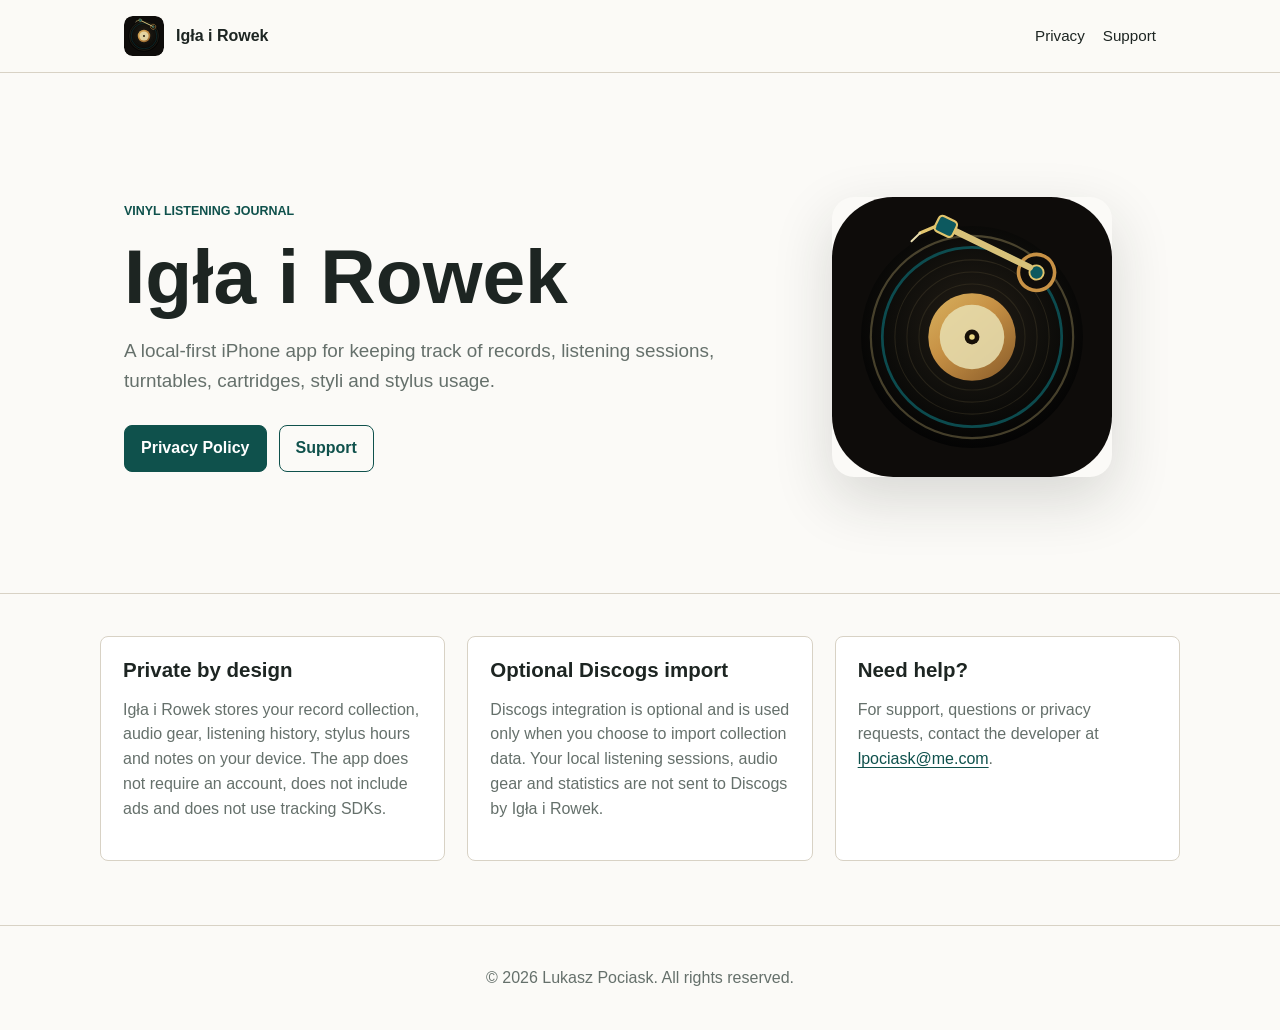
==== index.html @ 087ee1a5 "Create Igla i Rowek support site" ====
<!doctype html>
<html lang="en">
<head>
  <meta charset="utf-8">
  <meta name="viewport" content="width=device-width, initial-scale=1">
  <title>Igła i Rowek | Privacy & Support</title>
  <meta name="description" content="Privacy policy and support information for Igła i Rowek, a local-first vinyl listening journal for iPhone.">
  <link rel="stylesheet" href="styles.css">
</head>
<body>
  <header class="site-header">
    <nav class="nav" aria-label="Main navigation">
      <a class="brand" href="index.html" aria-label="Igła i Rowek home">
        <img src="assets/igla-rowek-app-mark.svg" alt="" width="40" height="40">
        <span>Igła i Rowek</span>
      </a>
      <div class="nav-links">
        <a href="privacy.html">Privacy</a>
        <a href="support.html">Support</a>
      </div>
    </nav>
  </header>

  <main>
    <section class="hero">
      <div class="hero-copy">
        <p class="eyebrow">Vinyl listening journal</p>
        <h1>Igła i Rowek</h1>
        <p class="lead">
          A local-first iPhone app for keeping track of records, listening sessions,
          turntables, cartridges, styli and stylus usage.
        </p>
        <div class="actions">
          <a class="button primary" href="privacy.html">Privacy Policy</a>
          <a class="button secondary" href="support.html">Support</a>
        </div>
      </div>
      <div class="hero-media" aria-hidden="true">
        <img src="assets/igla-rowek-app-mark.svg" alt="">
      </div>
    </section>

    <section class="section">
      <div class="section-grid">
        <article>
          <h2>Private by design</h2>
          <p>
            Igła i Rowek stores your record collection, audio gear, listening history,
            stylus hours and notes on your device. The app does not require an account,
            does not include ads and does not use tracking SDKs.
          </p>
        </article>
        <article>
          <h2>Optional Discogs import</h2>
          <p>
            Discogs integration is optional and is used only when you choose to import
            collection data. Your local listening sessions, audio gear and statistics
            are not sent to Discogs by Igła i Rowek.
          </p>
        </article>
        <article>
          <h2>Need help?</h2>
          <p>
            For support, questions or privacy requests, contact the developer at
            <a href="mailto:lpociask@me.com">lpociask@me.com</a>.
          </p>
        </article>
      </div>
    </section>
  </main>

  <footer class="footer">
    <p>© 2026 Lukasz Pociask. All rights reserved.</p>
  </footer>
</body>
</html>
---- styles.css ----
:root {
  --paper: #fbfaf7;
  --ink: #1d2522;
  --muted: #65706b;
  --line: #d8d2c5;
  --panel: #ffffff;
  --accent: #1d766f;
  --accent-dark: #0f514c;
  --gold: #c28a35;
}

* {
  box-sizing: border-box;
}

body {
  margin: 0;
  background: var(--paper);
  color: var(--ink);
  font-family: -apple-system, BlinkMacSystemFont, "Segoe UI", sans-serif;
  line-height: 1.55;
}

a {
  color: var(--accent-dark);
  text-decoration-thickness: 1px;
  text-underline-offset: 3px;
}

.site-header {
  border-bottom: 1px solid var(--line);
  background: rgba(251, 250, 247, 0.94);
}

.nav {
  max-width: 1080px;
  min-height: 72px;
  margin: 0 auto;
  padding: 0 24px;
  display: flex;
  align-items: center;
  justify-content: space-between;
  gap: 24px;
}

.brand {
  display: inline-flex;
  align-items: center;
  gap: 12px;
  color: var(--ink);
  font-weight: 700;
  text-decoration: none;
}

.brand img {
  display: block;
  border-radius: 8px;
}

.nav-links {
  display: flex;
  align-items: center;
  gap: 18px;
  font-size: 0.95rem;
}

.nav-links a {
  color: var(--ink);
  text-decoration: none;
}

.nav-links a[aria-current="page"] {
  color: var(--accent-dark);
  font-weight: 700;
}

.hero {
  max-width: 1080px;
  margin: 0 auto;
  min-height: 520px;
  padding: 72px 24px 64px;
  display: grid;
  grid-template-columns: minmax(0, 1.25fr) minmax(260px, 0.75fr);
  gap: 48px;
  align-items: center;
}

.eyebrow {
  margin: 0 0 12px;
  color: var(--accent-dark);
  font-size: 0.78rem;
  font-weight: 800;
  letter-spacing: 0;
  text-transform: uppercase;
}

h1,
h2 {
  line-height: 1.1;
  letter-spacing: 0;
}

h1 {
  margin: 0 0 18px;
  font-size: clamp(2.5rem, 6vw, 4.8rem);
}

h2 {
  margin: 0 0 10px;
  font-size: 1.28rem;
}

.lead {
  max-width: 680px;
  margin: 0;
  color: var(--muted);
  font-size: 1.18rem;
}

.actions {
  display: flex;
  flex-wrap: wrap;
  gap: 12px;
  margin-top: 30px;
}

.button {
  min-height: 44px;
  padding: 10px 16px;
  border: 1px solid var(--accent-dark);
  border-radius: 8px;
  display: inline-flex;
  align-items: center;
  justify-content: center;
  font-weight: 700;
  text-decoration: none;
}

.button.primary {
  background: var(--accent-dark);
  color: #ffffff;
}

.button.secondary {
  background: transparent;
  color: var(--accent-dark);
}

.hero-media {
  display: flex;
  justify-content: center;
}

.hero-media img {
  width: min(280px, 70vw);
  height: auto;
  border-radius: 22px;
  box-shadow: 0 22px 60px rgba(29, 37, 34, 0.16);
}

.section {
  border-top: 1px solid var(--line);
  padding: 42px 24px 64px;
}

.section-grid {
  max-width: 1080px;
  margin: 0 auto;
  display: grid;
  grid-template-columns: repeat(3, minmax(0, 1fr));
  gap: 22px;
}

.section-grid article,
.document section {
  border: 1px solid var(--line);
  border-radius: 8px;
  background: var(--panel);
  padding: 22px;
}

.section-grid p,
.document p,
.document li {
  color: var(--muted);
}

.document {
  max-width: 900px;
  margin: 0 auto;
  padding: 56px 24px 72px;
}

.document h1 {
  font-size: clamp(2.2rem, 5vw, 3.6rem);
}

.document section {
  margin-top: 18px;
}

.document ul {
  margin: 10px 0 0;
  padding-left: 20px;
}

.contact-list {
  list-style: none;
  padding-left: 0;
}

.footer {
  border-top: 1px solid var(--line);
  padding: 24px;
  color: var(--muted);
  text-align: center;
}

@media (max-width: 760px) {
  .nav {
    align-items: flex-start;
    flex-direction: column;
    padding-top: 16px;
    padding-bottom: 16px;
  }

  .hero {
    min-height: auto;
    grid-template-columns: 1fr;
    padding-top: 48px;
  }

  .hero-media {
    justify-content: flex-start;
  }

  .section-grid {
    grid-template-columns: 1fr;
  }
}
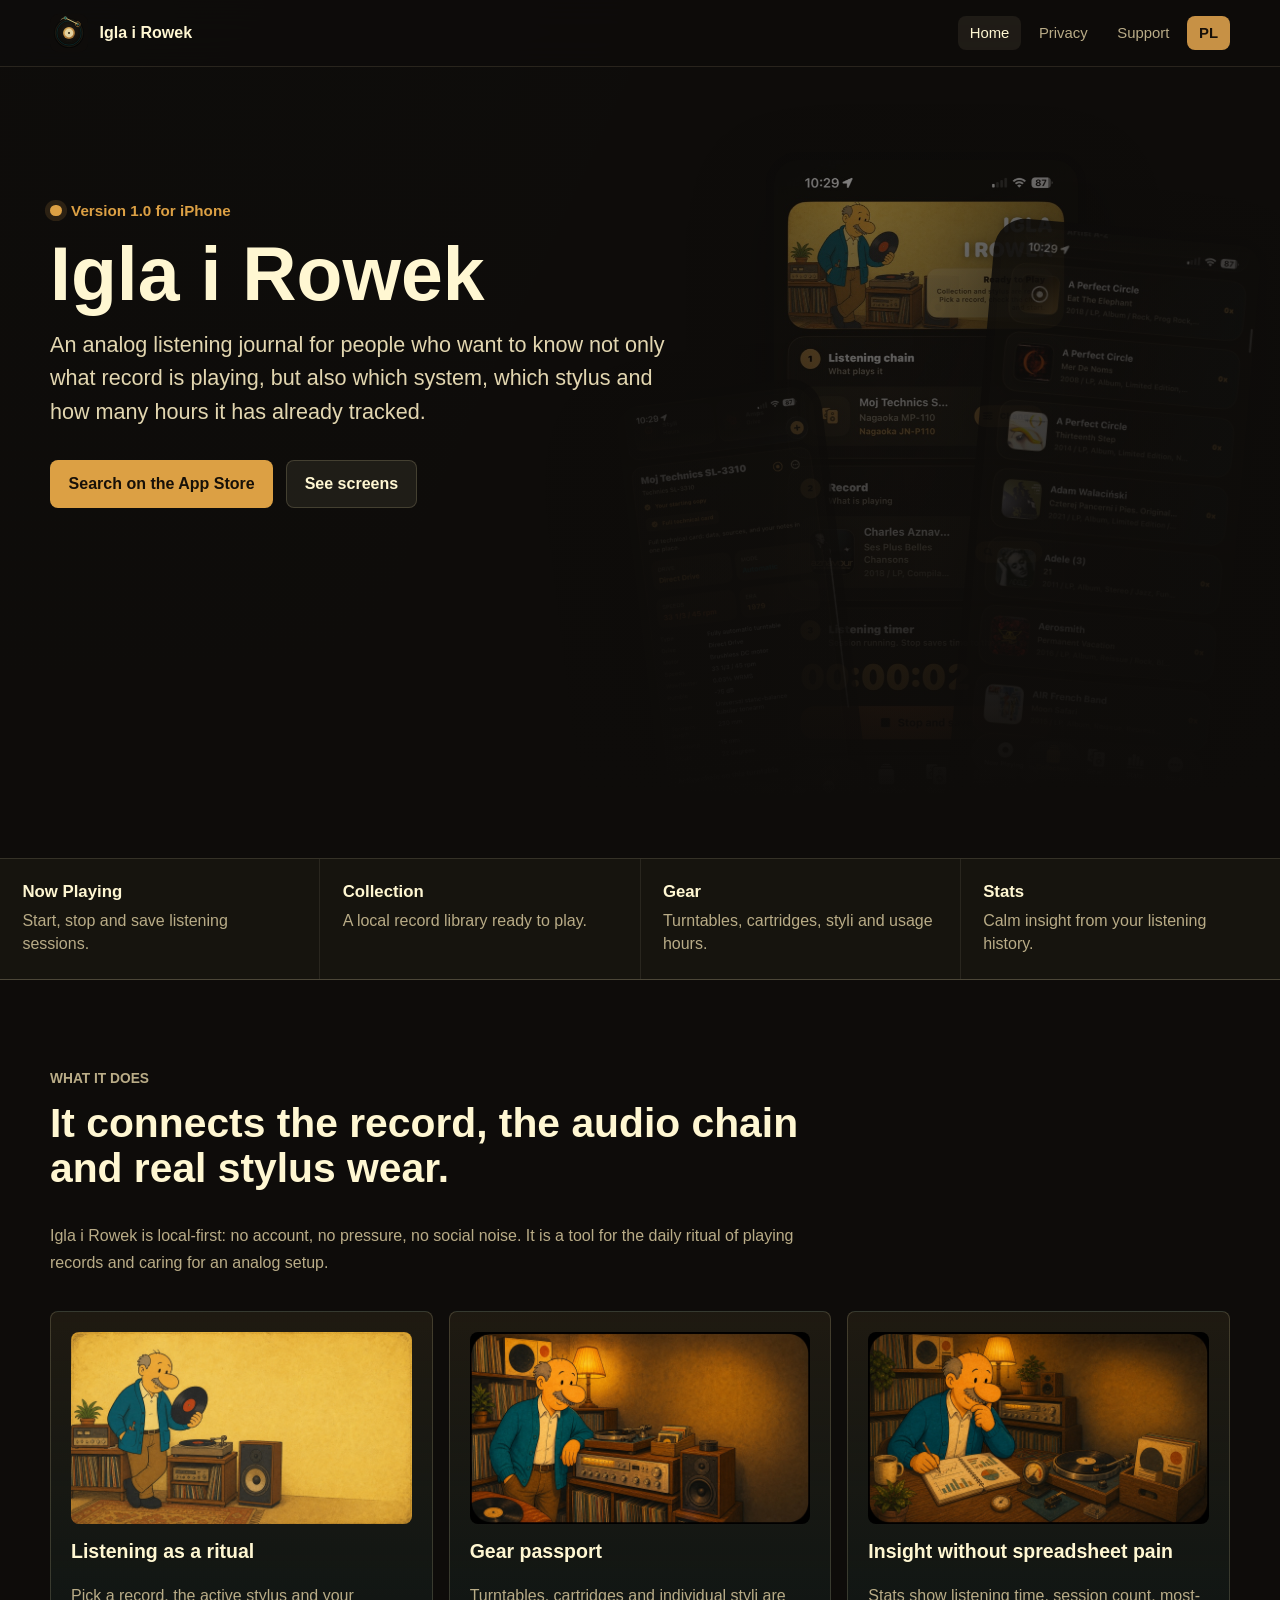
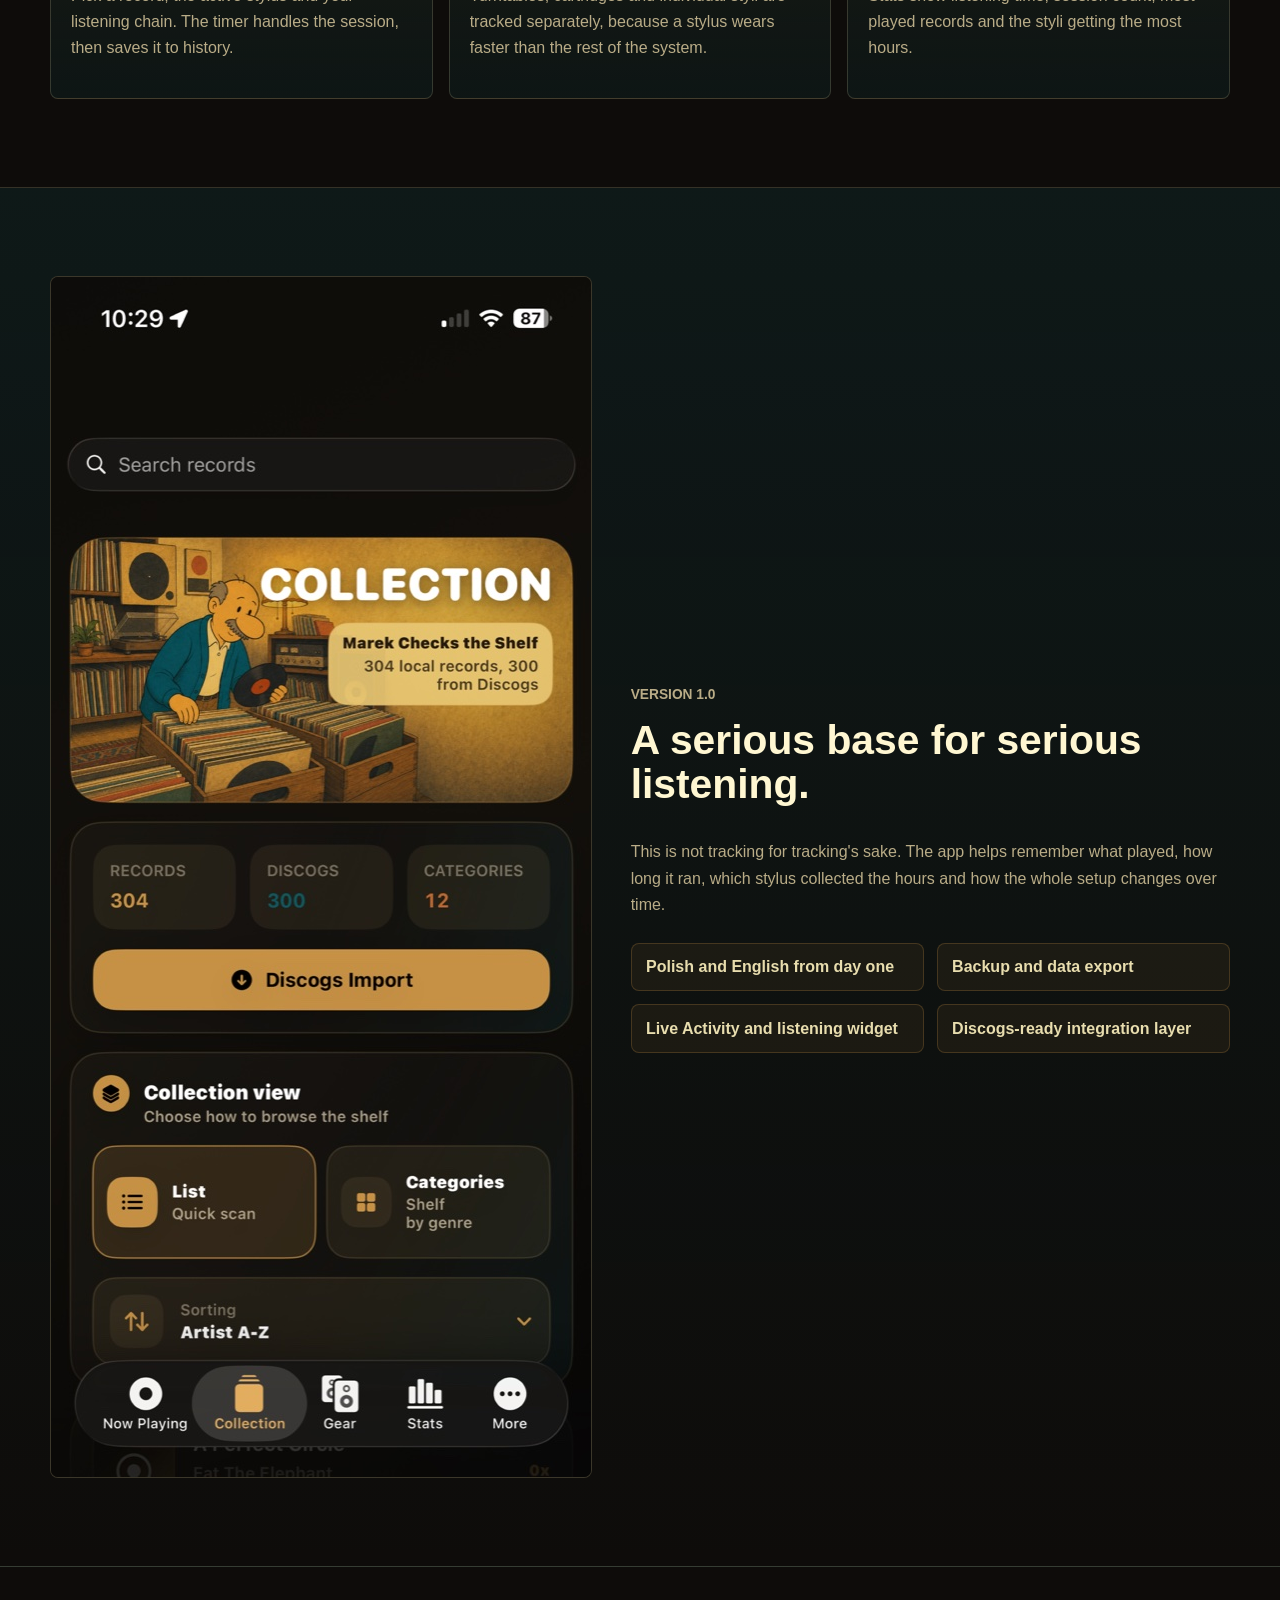
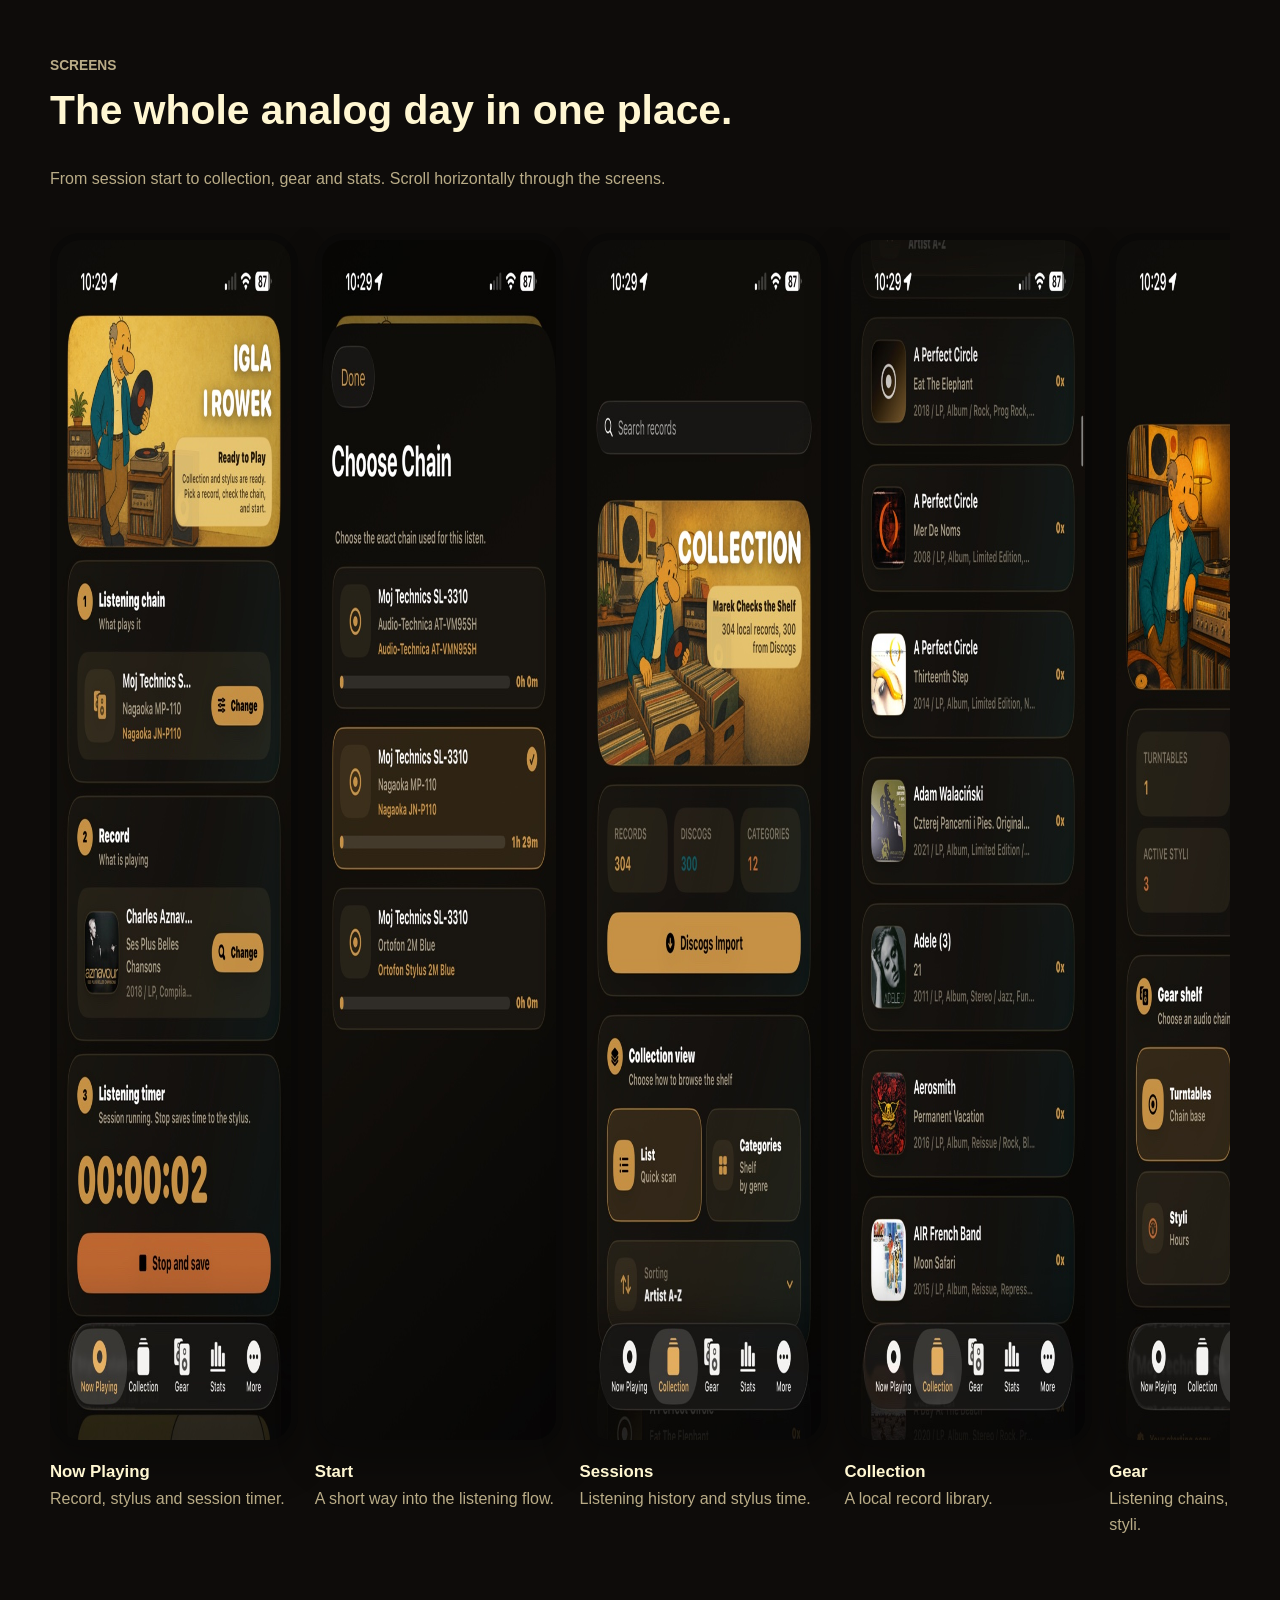
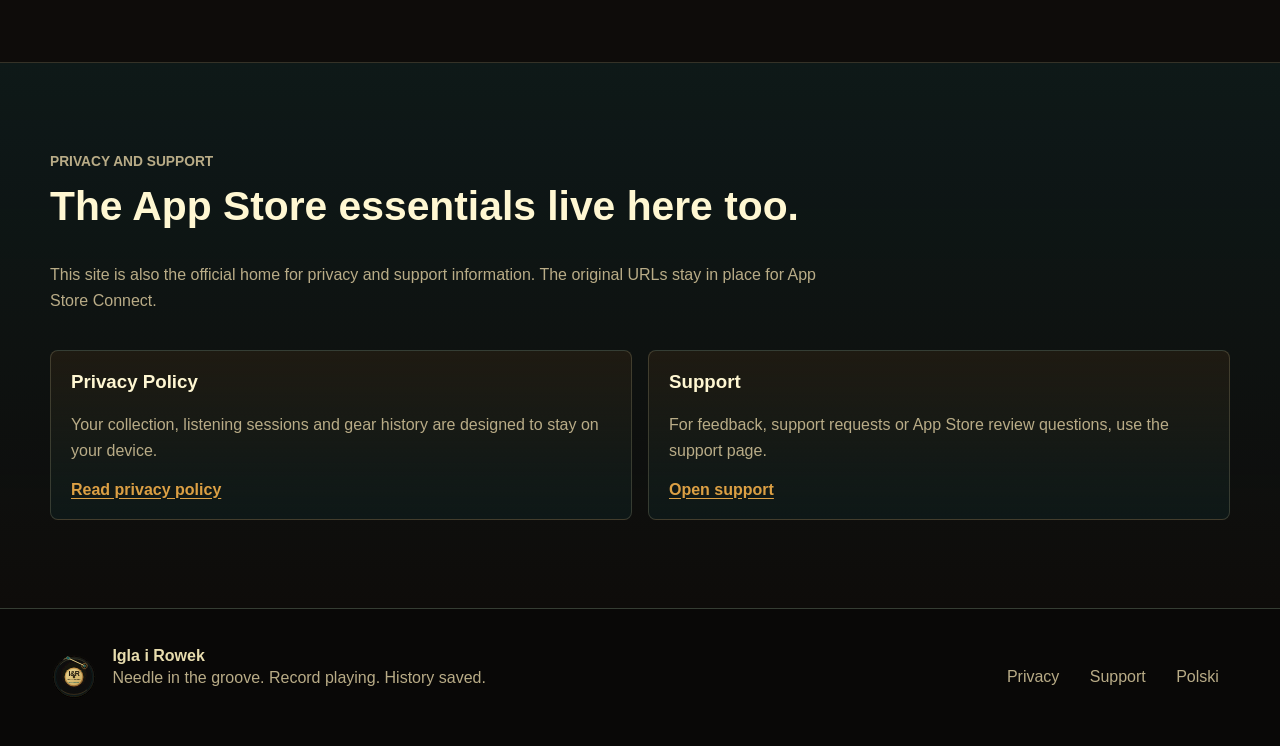
==== commit 204f4831: "Add product landing pages" ====
--- a/index.html
+++ b/index.html
@@ -3,74 +3,154 @@
 <head>
   <meta charset="utf-8">
   <meta name="viewport" content="width=device-width, initial-scale=1">
-  <title>Igła i Rowek | Privacy & Support</title>
-  <meta name="description" content="Privacy policy and support information for Igła i Rowek, a local-first vinyl listening journal for iPhone.">
+  <title>Igla i Rowek - analog listening journal</title>
+  <meta name="description" content="Igla i Rowek is a local-first iPhone app for vinyl listening sessions, record collections, audio gear, stylus usage and listening stats.">
+  <link rel="icon" href="assets/brand/app-icon.png">
   <link rel="stylesheet" href="styles.css">
 </head>
 <body>
-  <header class="site-header">
-    <nav class="nav" aria-label="Main navigation">
-      <a class="brand" href="index.html" aria-label="Igła i Rowek home">
-        <img src="assets/igla-rowek-app-mark.svg" alt="" width="40" height="40">
-        <span>Igła i Rowek</span>
+  <div class="site-shell">
+    <header class="topbar">
+      <a class="brand-link" href="index.html" aria-label="Igla i Rowek home">
+        <img src="assets/brand/igla-rowek-app-mark.svg" alt="" width="40" height="40">
+        <span>Igla i Rowek</span>
       </a>
-      <div class="nav-links">
+      <nav class="nav-links" aria-label="Main navigation">
+        <a aria-current="page" href="index.html">Home</a>
         <a href="privacy.html">Privacy</a>
         <a href="support.html">Support</a>
-      </div>
-    </nav>
-  </header>
+        <a class="language" href="pl/">PL</a>
+      </nav>
+    </header>
 
-  <main>
-    <section class="hero">
-      <div class="hero-copy">
-        <p class="eyebrow">Vinyl listening journal</p>
-        <h1>Igła i Rowek</h1>
-        <p class="lead">
-          A local-first iPhone app for keeping track of records, listening sessions,
-          turntables, cartridges, styli and stylus usage.
-        </p>
-        <div class="actions">
-          <a class="button primary" href="privacy.html">Privacy Policy</a>
-          <a class="button secondary" href="support.html">Support</a>
+    <main>
+      <section class="hero" aria-labelledby="hero-title">
+        <div class="hero-media" aria-hidden="true">
+          <figure class="phone phone-main">
+            <img src="assets/screenshots/en/screen-01.jpg" alt="" width="554" height="1200" fetchpriority="high">
+          </figure>
+          <figure class="phone phone-secondary">
+            <img src="assets/screenshots/en/screen-04.jpg" alt="" width="554" height="1200">
+          </figure>
+          <figure class="phone phone-third">
+            <img src="assets/screenshots/en/screen-06.jpg" alt="" width="554" height="1200">
+          </figure>
+        </div>
+        <div class="hero-copy">
+          <p class="release-note">Version 1.0 for iPhone</p>
+          <h1 id="hero-title">Igla i Rowek</h1>
+          <p class="lead">An analog listening journal for people who want to know not only what record is playing, but also which system, which stylus and how many hours it has already tracked.</p>
+          <div class="actions">
+            <a class="button primary" href="https://apps.apple.com/us/search?term=Igla%20i%20Rowek">Search on the App Store</a>
+            <a class="button secondary" href="#screens">See screens</a>
+          </div>
+        </div>
+      </section>
+
+      <section class="quick-strip" aria-label="Core app areas">
+        <div><strong>Now Playing</strong><span>Start, stop and save listening sessions.</span></div>
+        <div><strong>Collection</strong><span>A local record library ready to play.</span></div>
+        <div><strong>Gear</strong><span>Turntables, cartridges, styli and usage hours.</span></div>
+        <div><strong>Stats</strong><span>Calm insight from your listening history.</span></div>
+      </section>
+
+      <section class="band" id="what">
+        <div class="section-header">
+          <p class="eyebrow">What it does</p>
+          <h2>It connects the record, the audio chain and real stylus wear.</h2>
+          <p>Igla i Rowek is local-first: no account, no pressure, no social noise. It is a tool for the daily ritual of playing records and caring for an analog setup.</p>
+        </div>
+        <div class="feature-grid">
+          <article class="feature-card">
+            <img src="assets/brand/marek-hero-brand.jpg" alt="Marek illustration by a turntable">
+            <h3>Listening as a ritual</h3>
+            <p>Pick a record, the active stylus and your listening chain. The timer handles the session, then saves it to history.</p>
+          </article>
+          <article class="feature-card">
+            <img src="assets/brand/marek-hero-gear.jpg" alt="Audio gear illustration in the app style">
+            <h3>Gear passport</h3>
+            <p>Turntables, cartridges and individual styli are tracked separately, because a stylus wears faster than the rest of the system.</p>
+          </article>
+          <article class="feature-card">
+            <img src="assets/brand/marek-hero-analytics.jpg" alt="Listening stats illustration">
+            <h3>Insight without spreadsheet pain</h3>
+            <p>Stats show listening time, session count, most-played records and the styli getting the most hours.</p>
+          </article>
+        </div>
+      </section>
+
+      <section class="band alt">
+        <div class="story">
+          <div class="story-visual">
+            <img src="assets/screenshots/en/screen-03.jpg" alt="App screen showing listening and collection context" width="554" height="1200" loading="lazy">
+          </div>
+          <div class="story-copy">
+            <p class="eyebrow">Version 1.0</p>
+            <h2>A serious base for serious listening.</h2>
+            <p>This is not tracking for tracking's sake. The app helps remember what played, how long it ran, which stylus collected the hours and how the whole setup changes over time.</p>
+            <ul class="check-list">
+              <li>Polish and English from day one</li>
+              <li>Backup and data export</li>
+              <li>Live Activity and listening widget</li>
+              <li>Discogs-ready integration layer</li>
+            </ul>
+          </div>
+        </div>
+      </section>
+
+      <section class="band" id="screens">
+        <div class="section-header">
+          <p class="eyebrow">Screens</p>
+          <h2>The whole analog day in one place.</h2>
+          <p>From session start to collection, gear and stats. Scroll horizontally through the screens.</p>
+        </div>
+        <div class="screen-rail" aria-label="App screenshots">
+          <article class="screen-card"><figure><img src="assets/screenshots/en/screen-01.jpg" alt="Now Playing screen" width="554" height="1200" loading="lazy"></figure><h3>Now Playing</h3><p>Record, stylus and session timer.</p></article>
+          <article class="screen-card"><figure><img src="assets/screenshots/en/screen-02.jpg" alt="App start screen" width="554" height="1200" loading="lazy"></figure><h3>Start</h3><p>A short way into the listening flow.</p></article>
+          <article class="screen-card"><figure><img src="assets/screenshots/en/screen-03.jpg" alt="Active listening screen" width="554" height="1200" loading="lazy"></figure><h3>Sessions</h3><p>Listening history and stylus time.</p></article>
+          <article class="screen-card"><figure><img src="assets/screenshots/en/screen-04.jpg" alt="Record collection screen" width="554" height="1200" loading="lazy"></figure><h3>Collection</h3><p>A local record library.</p></article>
+          <article class="screen-card"><figure><img src="assets/screenshots/en/screen-05.jpg" alt="Audio gear screen" width="554" height="1200" loading="lazy"></figure><h3>Gear</h3><p>Listening chains, cartridges and styli.</p></article>
+          <article class="screen-card"><figure><img src="assets/screenshots/en/screen-06.jpg" alt="Stats screen" width="554" height="1200" loading="lazy"></figure><h3>Stats</h3><p>Insight from actual listening.</p></article>
+          <article class="screen-card"><figure><img src="assets/screenshots/en/screen-07.jpg" alt="More and settings screen" width="554" height="1200" loading="lazy"></figure><h3>More</h3><p>Backup, language and app support.</p></article>
+          <article class="screen-card"><figure><img src="assets/screenshots/en/screen-08.jpg" alt="Analog guardian screen" width="554" height="1200" loading="lazy"></figure><h3>Marek</h3><p>The local analog guardian.</p></article>
+        </div>
+      </section>
+
+      <section class="band alt" id="privacy">
+        <div class="section-header">
+          <p class="eyebrow">Privacy and support</p>
+          <h2>The App Store essentials live here too.</h2>
+          <p>This site is also the official home for privacy and support information. The original URLs stay in place for App Store Connect.</p>
+        </div>
+        <div class="privacy-panel">
+          <article>
+            <h3>Privacy Policy</h3>
+            <p>Your collection, listening sessions and gear history are designed to stay on your device.</p>
+            <a class="text-link" href="privacy.html">Read privacy policy</a>
+          </article>
+          <article>
+            <h3>Support</h3>
+            <p>For feedback, support requests or App Store review questions, use the support page.</p>
+            <a class="text-link" href="support.html">Open support</a>
+          </article>
+        </div>
+      </section>
+    </main>
+
+    <footer class="footer">
+      <div class="footer-mark">
+        <img src="assets/brand/igla-rowek-stamp.svg" alt="" width="48" height="48">
+        <div>
+          <strong>Igla i Rowek</strong>
+          <p>Needle in the groove. Record playing. History saved.</p>
         </div>
       </div>
-      <div class="hero-media" aria-hidden="true">
-        <img src="assets/igla-rowek-app-mark.svg" alt="">
-      </div>
-    </section>
-
-    <section class="section">
-      <div class="section-grid">
-        <article>
-          <h2>Private by design</h2>
-          <p>
-            Igła i Rowek stores your record collection, audio gear, listening history,
-            stylus hours and notes on your device. The app does not require an account,
-            does not include ads and does not use tracking SDKs.
-          </p>
-        </article>
-        <article>
-          <h2>Optional Discogs import</h2>
-          <p>
-            Discogs integration is optional and is used only when you choose to import
-            collection data. Your local listening sessions, audio gear and statistics
-            are not sent to Discogs by Igła i Rowek.
-          </p>
-        </article>
-        <article>
-          <h2>Need help?</h2>
-          <p>
-            For support, questions or privacy requests, contact the developer at
-            <a href="mailto:lpociask@me.com">lpociask@me.com</a>.
-          </p>
-        </article>
-      </div>
-    </section>
-  </main>
-
-  <footer class="footer">
-    <p>© 2026 Lukasz Pociask. All rights reserved.</p>
-  </footer>
+      <nav class="footer-links" aria-label="Footer links">
+        <a href="privacy.html">Privacy</a>
+        <a href="support.html">Support</a>
+        <a href="pl/">Polski</a>
+      </nav>
+    </footer>
+  </div>
 </body>
 </html>
--- a/styles.css
+++ b/styles.css
@@ -1,194 +1,458 @@
 :root {
-  --paper: #fbfaf7;
-  --ink: #1d2522;
-  --muted: #65706b;
-  --line: #d8d2c5;
-  --panel: #ffffff;
-  --accent: #1d766f;
-  --accent-dark: #0f514c;
-  --gold: #c28a35;
+  color-scheme: dark;
+  --vinyl: #0e0c0a;
+  --ink: #171008;
+  --panel: #15120d;
+  --panel-soft: #201b12;
+  --paper: #e8ddae;
+  --paper-bright: #fff7d2;
+  --muted: #b9ac87;
+  --brass: #c79145;
+  --brass-strong: #dca044;
+  --clay: #b85d2a;
+  --teal: #0d595f;
+  --teal-deep: #082e32;
+  --line: rgba(232, 221, 174, 0.18);
+  --shadow: rgba(0, 0, 0, 0.44);
+  --page-max: 1180px;
 }
 
 * {
   box-sizing: border-box;
 }
 
+html {
+  scroll-behavior: smooth;
+}
+
 body {
   margin: 0;
-  background: var(--paper);
-  color: var(--ink);
-  font-family: -apple-system, BlinkMacSystemFont, "Segoe UI", sans-serif;
-  line-height: 1.55;
+  background: var(--vinyl);
+  color: var(--paper);
+  font-family: ui-rounded, "SF Pro Rounded", "SF Pro Text", -apple-system, BlinkMacSystemFont, "Segoe UI", sans-serif;
+}
+
+img {
+  display: block;
+  max-width: 100%;
 }
 
 a {
-  color: var(--accent-dark);
-  text-decoration-thickness: 1px;
-  text-underline-offset: 3px;
-}
-
+  color: inherit;
+}
+
+.site-shell {
+  min-height: 100vh;
+  background:
+    linear-gradient(180deg, rgba(14, 12, 10, 0.58), var(--vinyl) 42rem),
+    linear-gradient(115deg, rgba(13, 89, 95, 0.24), transparent 38rem),
+    var(--vinyl);
+}
+
+.topbar,
 .site-header {
-  border-bottom: 1px solid var(--line);
-  background: rgba(251, 250, 247, 0.94);
-}
-
-.nav {
-  max-width: 1080px;
-  min-height: 72px;
-  margin: 0 auto;
-  padding: 0 24px;
+  position: sticky;
+  top: 0;
+  z-index: 20;
+  border-bottom: 1px solid rgba(232, 221, 174, 0.12);
+  background: rgba(14, 12, 10, 0.82);
+  backdrop-filter: blur(18px);
+}
+
+.topbar,
+.site-header .nav {
   display: flex;
   align-items: center;
   justify-content: space-between;
-  gap: 24px;
-}
-
+  gap: 1rem;
+  min-height: 4.2rem;
+  padding: 0.9rem max(1.1rem, calc((100% - var(--page-max)) / 2));
+}
+
+.brand-link,
 .brand {
   display: inline-flex;
   align-items: center;
-  gap: 12px;
-  color: var(--ink);
-  font-weight: 700;
+  gap: 0.75rem;
+  color: var(--paper-bright);
   text-decoration: none;
-}
-
+  font-weight: 800;
+}
+
+.brand-link img,
 .brand img {
-  display: block;
-  border-radius: 8px;
+  width: 2.35rem;
+  height: 2.35rem;
 }
 
 .nav-links {
   display: flex;
   align-items: center;
-  gap: 18px;
+  gap: 0.35rem;
+  font-size: 0.93rem;
+  color: var(--muted);
+}
+
+.nav-links a {
+  padding: 0.55rem 0.75rem;
+  border-radius: 8px;
+  text-decoration: none;
+}
+
+.nav-links a:hover,
+.nav-links a:focus-visible,
+.nav-links a[aria-current="page"] {
+  color: var(--paper-bright);
+  background: rgba(232, 221, 174, 0.08);
+  outline: none;
+}
+
+.nav-links .language {
+  color: var(--ink);
+  background: var(--brass);
+  font-weight: 800;
+}
+
+.hero {
+  position: relative;
+  min-height: 88svh;
+  overflow: hidden;
+  padding: 6.4rem max(1.25rem, calc((100% - var(--page-max)) / 2)) 4rem;
+  border-bottom: 1px solid var(--line);
+}
+
+.hero::before {
+  content: "";
+  position: absolute;
+  inset: 0;
+  z-index: 1;
+  background:
+    linear-gradient(90deg, rgba(14, 12, 10, 0.96) 0%, rgba(14, 12, 10, 0.84) 33%, rgba(14, 12, 10, 0.38) 68%, rgba(14, 12, 10, 0.72) 100%),
+    linear-gradient(180deg, rgba(14, 12, 10, 0.08), var(--vinyl) 92%);
+  pointer-events: none;
+}
+
+.hero-copy {
+  position: relative;
+  z-index: 3;
+  width: min(46rem, 100%);
+  padding-top: 2rem;
+}
+
+.release-note {
+  display: inline-flex;
+  align-items: center;
+  gap: 0.6rem;
+  margin: 0 0 1.2rem;
+  color: var(--brass-strong);
   font-size: 0.95rem;
-}
-
-.nav-links a {
-  color: var(--ink);
-  text-decoration: none;
-}
-
-.nav-links a[aria-current="page"] {
-  color: var(--accent-dark);
-  font-weight: 700;
-}
-
-.hero {
-  max-width: 1080px;
-  margin: 0 auto;
-  min-height: 520px;
-  padding: 72px 24px 64px;
-  display: grid;
-  grid-template-columns: minmax(0, 1.25fr) minmax(260px, 0.75fr);
-  gap: 48px;
-  align-items: center;
-}
-
-.eyebrow {
-  margin: 0 0 12px;
-  color: var(--accent-dark);
-  font-size: 0.78rem;
   font-weight: 800;
-  letter-spacing: 0;
-  text-transform: uppercase;
+}
+
+.release-note::before {
+  content: "";
+  width: 0.72rem;
+  height: 0.72rem;
+  border-radius: 50%;
+  background: var(--brass-strong);
+  box-shadow: 0 0 0 0.32rem rgba(199, 145, 69, 0.16);
 }
 
 h1,
+h2,
+h3,
+p {
+  margin-top: 0;
+}
+
+h1 {
+  margin-bottom: 1rem;
+  color: var(--paper-bright);
+  font-size: 4.7rem;
+  line-height: 0.98;
+}
+
 h2 {
-  line-height: 1.1;
-  letter-spacing: 0;
-}
-
-h1 {
-  margin: 0 0 18px;
-  font-size: clamp(2.5rem, 6vw, 4.8rem);
-}
-
-h2 {
-  margin: 0 0 10px;
-  font-size: 1.28rem;
+  color: var(--paper-bright);
+  font-size: 2.55rem;
+  line-height: 1.08;
+}
+
+h3 {
+  color: var(--paper-bright);
 }
 
 .lead {
-  max-width: 680px;
-  margin: 0;
-  color: var(--muted);
-  font-size: 1.18rem;
-}
-
-.actions {
+  max-width: 40rem;
+  color: #e2d6b0;
+  font-size: 1.35rem;
+  line-height: 1.55;
+}
+
+.actions,
+.section-actions {
   display: flex;
   flex-wrap: wrap;
-  gap: 12px;
-  margin-top: 30px;
+  gap: 0.8rem;
+  margin-top: 2rem;
 }
 
 .button {
-  min-height: 44px;
-  padding: 10px 16px;
-  border: 1px solid var(--accent-dark);
+  display: inline-flex;
+  align-items: center;
+  justify-content: center;
+  min-height: 3rem;
+  padding: 0.85rem 1.1rem;
+  border: 1px solid var(--line);
   border-radius: 8px;
-  display: inline-flex;
-  align-items: center;
-  justify-content: center;
-  font-weight: 700;
   text-decoration: none;
+  font-weight: 850;
 }
 
 .button.primary {
-  background: var(--accent-dark);
-  color: #ffffff;
+  color: var(--ink);
+  background: var(--brass-strong);
+  border-color: transparent;
 }
 
 .button.secondary {
-  background: transparent;
-  color: var(--accent-dark);
+  color: var(--paper-bright);
+  background: rgba(232, 221, 174, 0.08);
+}
+
+.button:hover,
+.button:focus-visible {
+  transform: translateY(-1px);
+  outline: 2px solid rgba(232, 221, 174, 0.32);
+  outline-offset: 2px;
 }
 
 .hero-media {
-  display: flex;
-  justify-content: center;
-}
-
-.hero-media img {
-  width: min(280px, 70vw);
+  position: absolute;
+  inset: 0;
+  z-index: 0;
+  pointer-events: none;
+}
+
+.phone {
+  position: absolute;
+  overflow: hidden;
+  width: 17.2rem;
+  margin: 0;
+  border: 0.55rem solid #0a0908;
+  border-radius: 2rem;
+  background: #0a0908;
+  box-shadow: 0 2rem 4.5rem var(--shadow);
+}
+
+.phone img {
+  width: 100%;
   height: auto;
-  border-radius: 22px;
-  box-shadow: 0 22px 60px rgba(29, 37, 34, 0.16);
-}
-
-.section {
-  border-top: 1px solid var(--line);
-  padding: 42px 24px 64px;
-}
-
-.section-grid {
-  max-width: 1080px;
-  margin: 0 auto;
+  border-radius: 1.4rem;
+}
+
+.phone-main {
+  top: 5.3rem;
+  right: max(1rem, calc((100% - var(--page-max)) / 2 + 9rem));
+  width: 20rem;
+}
+
+.phone-secondary {
+  top: 10rem;
+  right: max(1rem, calc((100% - var(--page-max)) / 2 - 1rem));
+  transform: rotate(5deg);
+  opacity: 0.88;
+}
+
+.phone-third {
+  top: 20rem;
+  right: max(1rem, calc((100% - var(--page-max)) / 2 + 24rem));
+  width: 13.4rem;
+  transform: rotate(-7deg);
+  opacity: 0.75;
+}
+
+.quick-strip {
+  display: grid;
+  grid-template-columns: repeat(4, minmax(0, 1fr));
+  gap: 1px;
+  background: rgba(232, 221, 174, 0.12);
+  border-bottom: 1px solid var(--line);
+}
+
+.quick-strip div {
+  min-height: 7.5rem;
+  padding: 1.4rem;
+  background: rgba(21, 18, 13, 0.9);
+}
+
+.quick-strip strong {
+  display: block;
+  margin-bottom: 0.45rem;
+  color: var(--paper-bright);
+  font-size: 1.05rem;
+}
+
+.quick-strip span {
+  color: var(--muted);
+  line-height: 1.45;
+}
+
+.band {
+  padding: 5.5rem max(1.25rem, calc((100% - var(--page-max)) / 2));
+  border-bottom: 1px solid var(--line);
+}
+
+.band.alt {
+  background: linear-gradient(180deg, rgba(13, 89, 95, 0.17), rgba(14, 12, 10, 0));
+}
+
+.section-header {
+  max-width: 48rem;
+  margin-bottom: 2.2rem;
+}
+
+.eyebrow {
+  margin-bottom: 0.65rem;
+  color: var(--brass-strong);
+  font-size: 0.86rem;
+  font-weight: 850;
+  text-transform: uppercase;
+}
+
+.section-header p,
+.feature-card p,
+.story-copy p,
+.screen-card p,
+.privacy-panel p,
+.footer p,
+.document p,
+.document li {
+  color: var(--muted);
+  line-height: 1.65;
+}
+
+.feature-grid {
   display: grid;
   grid-template-columns: repeat(3, minmax(0, 1fr));
-  gap: 22px;
-}
-
-.section-grid article,
+  gap: 1rem;
+}
+
+.feature-card,
+.privacy-panel article,
 .document section {
   border: 1px solid var(--line);
   border-radius: 8px;
+  background: linear-gradient(180deg, rgba(32, 27, 18, 0.94), rgba(13, 89, 95, 0.13));
+}
+
+.feature-card {
+  min-height: 15rem;
+  padding: 1.25rem;
+}
+
+.feature-card img {
+  width: 100%;
+  aspect-ratio: 16 / 9;
+  object-fit: cover;
+  margin-bottom: 1rem;
+  border-radius: 8px;
+}
+
+.feature-card h3 {
+  font-size: 1.22rem;
+}
+
+.story {
+  display: grid;
+  grid-template-columns: 0.95fr 1.05fr;
+  gap: 2.4rem;
+  align-items: center;
+}
+
+.story-visual {
+  overflow: hidden;
+  border-radius: 8px;
+  border: 1px solid var(--line);
   background: var(--panel);
-  padding: 22px;
-}
-
-.section-grid p,
-.document p,
-.document li {
-  color: var(--muted);
+}
+
+.story-visual img {
+  width: 100%;
+  object-fit: cover;
+}
+
+.check-list {
+  display: grid;
+  grid-template-columns: repeat(2, minmax(0, 1fr));
+  gap: 0.8rem;
+  margin-top: 1.5rem;
+  padding: 0;
+  list-style: none;
+}
+
+.check-list li {
+  padding: 0.9rem;
+  border: 1px solid rgba(199, 145, 69, 0.24);
+  border-radius: 8px;
+  background: rgba(199, 145, 69, 0.08);
+  color: var(--paper);
+  font-weight: 750;
+}
+
+.screen-rail {
+  display: grid;
+  grid-auto-flow: column;
+  grid-auto-columns: minmax(15.5rem, 18rem);
+  gap: 1.05rem;
+  overflow-x: auto;
+  padding: 0.35rem 0 1.2rem;
+  scroll-snap-type: x mandatory;
+}
+
+.screen-card {
+  scroll-snap-align: start;
+}
+
+.screen-card figure {
+  margin: 0 0 0.95rem;
+  overflow: hidden;
+  border: 0.46rem solid #0a0908;
+  border-radius: 1.9rem;
+  background: #0a0908;
+  box-shadow: 0 1.1rem 2.4rem rgba(0, 0, 0, 0.28);
+}
+
+.screen-card img {
+  width: 100%;
+  border-radius: 1.35rem;
+}
+
+.screen-card h3 {
+  margin-bottom: 0.25rem;
+  font-size: 1.05rem;
+}
+
+.privacy-panel {
+  display: grid;
+  grid-template-columns: 1fr 1fr;
+  gap: 1rem;
+}
+
+.privacy-panel article {
+  padding: 1.25rem;
+}
+
+.text-link {
+  color: var(--brass-strong);
+  font-weight: 800;
+  text-underline-offset: 3px;
 }
 
 .document {
   max-width: 900px;
   margin: 0 auto;
-  padding: 56px 24px 72px;
+  padding: 5rem 1.5rem 6rem;
 }
 
 .document h1 {
@@ -196,12 +460,13 @@
 }
 
 .document section {
-  margin-top: 18px;
+  margin-top: 1rem;
+  padding: 1.35rem;
 }
 
 .document ul {
-  margin: 10px 0 0;
-  padding-left: 20px;
+  margin: 0.6rem 0 0;
+  padding-left: 1.25rem;
 }
 
 .contact-list {
@@ -209,32 +474,160 @@
   padding-left: 0;
 }
 
+.document a {
+  color: var(--brass-strong);
+}
+
 .footer {
-  border-top: 1px solid var(--line);
-  padding: 24px;
+  display: grid;
+  grid-template-columns: 1fr auto;
+  gap: 2rem;
+  align-items: center;
+  padding: 2.4rem max(1.25rem, calc((100% - var(--page-max)) / 2));
+  background: #090807;
+}
+
+.footer-mark {
+  display: flex;
+  align-items: center;
+  gap: 0.9rem;
+}
+
+.footer-mark img {
+  width: 3rem;
+  height: 3rem;
+}
+
+.footer-links {
+  display: flex;
+  flex-wrap: wrap;
+  gap: 0.5rem;
+}
+
+.footer-links a {
+  padding: 0.55rem 0.7rem;
+  border-radius: 8px;
   color: var(--muted);
-  text-align: center;
-}
-
-@media (max-width: 760px) {
-  .nav {
+  text-decoration: none;
+}
+
+.footer-links a:hover,
+.footer-links a:focus-visible {
+  color: var(--paper-bright);
+  background: rgba(232, 221, 174, 0.08);
+  outline: none;
+}
+
+@media (max-width: 980px) {
+  .hero {
+    min-height: 82svh;
+    padding-top: 5.2rem;
+  }
+
+  .hero-copy {
+    padding-top: 0;
+  }
+
+  h1 {
+    font-size: 3.35rem;
+  }
+
+  .lead {
+    font-size: 1.15rem;
+  }
+
+  .phone-main {
+    right: -1rem;
+    top: 10rem;
+    width: 15rem;
+    opacity: 0.72;
+  }
+
+  .phone-secondary {
+    right: 11rem;
+    top: 18rem;
+    width: 12.4rem;
+    opacity: 0.42;
+  }
+
+  .phone-third {
+    display: none;
+  }
+
+  .quick-strip,
+  .feature-grid,
+  .story,
+  .privacy-panel,
+  .footer {
+    grid-template-columns: 1fr;
+  }
+
+  .quick-strip {
+    gap: 0;
+  }
+}
+
+@media (max-width: 640px) {
+  .topbar,
+  .site-header {
+    position: static;
+  }
+
+  .topbar,
+  .site-header .nav {
     align-items: flex-start;
     flex-direction: column;
-    padding-top: 16px;
-    padding-bottom: 16px;
+  }
+
+  .nav-links {
+    flex-wrap: wrap;
   }
 
   .hero {
     min-height: auto;
+    padding-top: 3.2rem;
+    padding-bottom: 4.5rem;
+  }
+
+  h1 {
+    font-size: 2.7rem;
+  }
+
+  h2 {
+    font-size: 2rem;
+  }
+
+  .phone-main {
+    right: -3.5rem;
+    top: 15rem;
+    width: 14rem;
+    opacity: 0.38;
+  }
+
+  .phone-secondary {
+    display: none;
+  }
+
+  .actions,
+  .section-actions {
+    align-items: stretch;
+    flex-direction: column;
+  }
+
+  .button {
+    width: 100%;
+  }
+
+  .band {
+    padding-top: 4rem;
+    padding-bottom: 4rem;
+  }
+
+  .check-list {
     grid-template-columns: 1fr;
-    padding-top: 48px;
-  }
-
-  .hero-media {
-    justify-content: flex-start;
-  }
-
-  .section-grid {
-    grid-template-columns: 1fr;
-  }
-}
+  }
+
+  .screen-rail {
+    grid-auto-columns: minmax(13.6rem, 78%);
+  }
+}
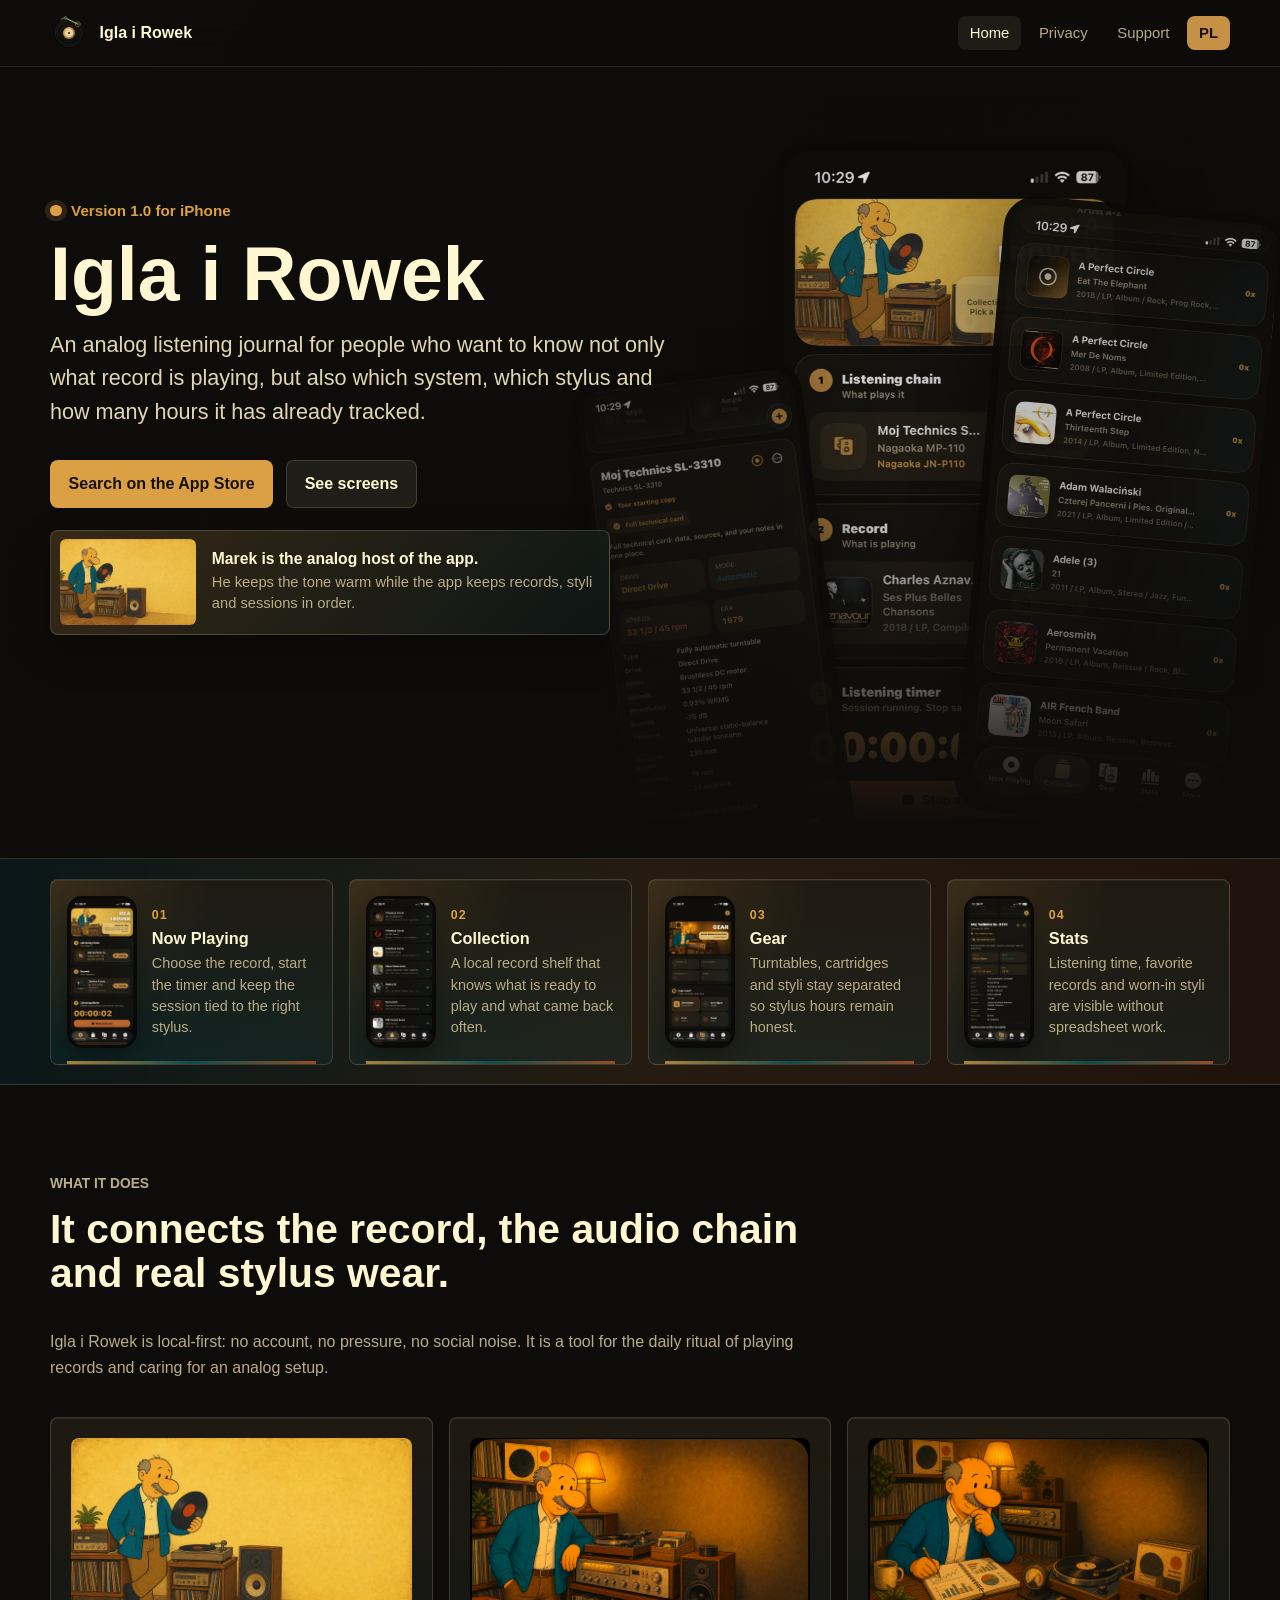
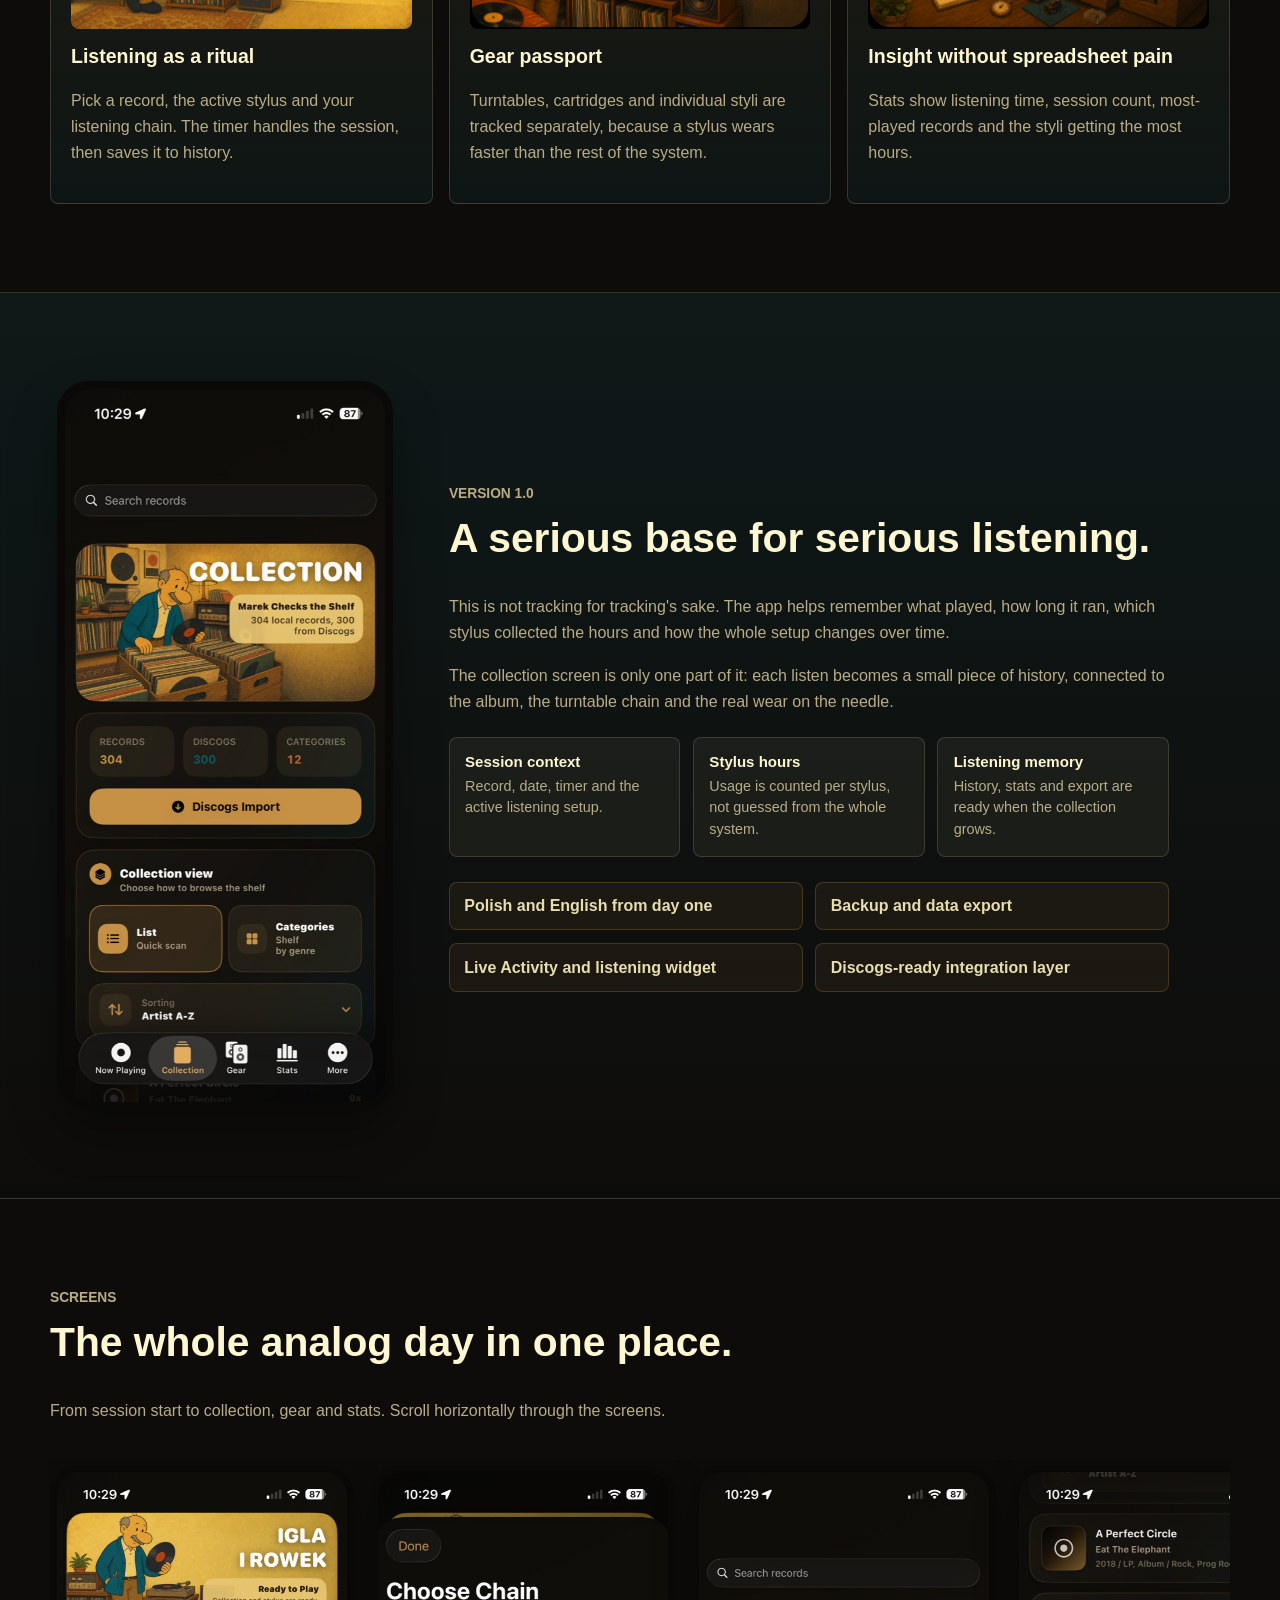
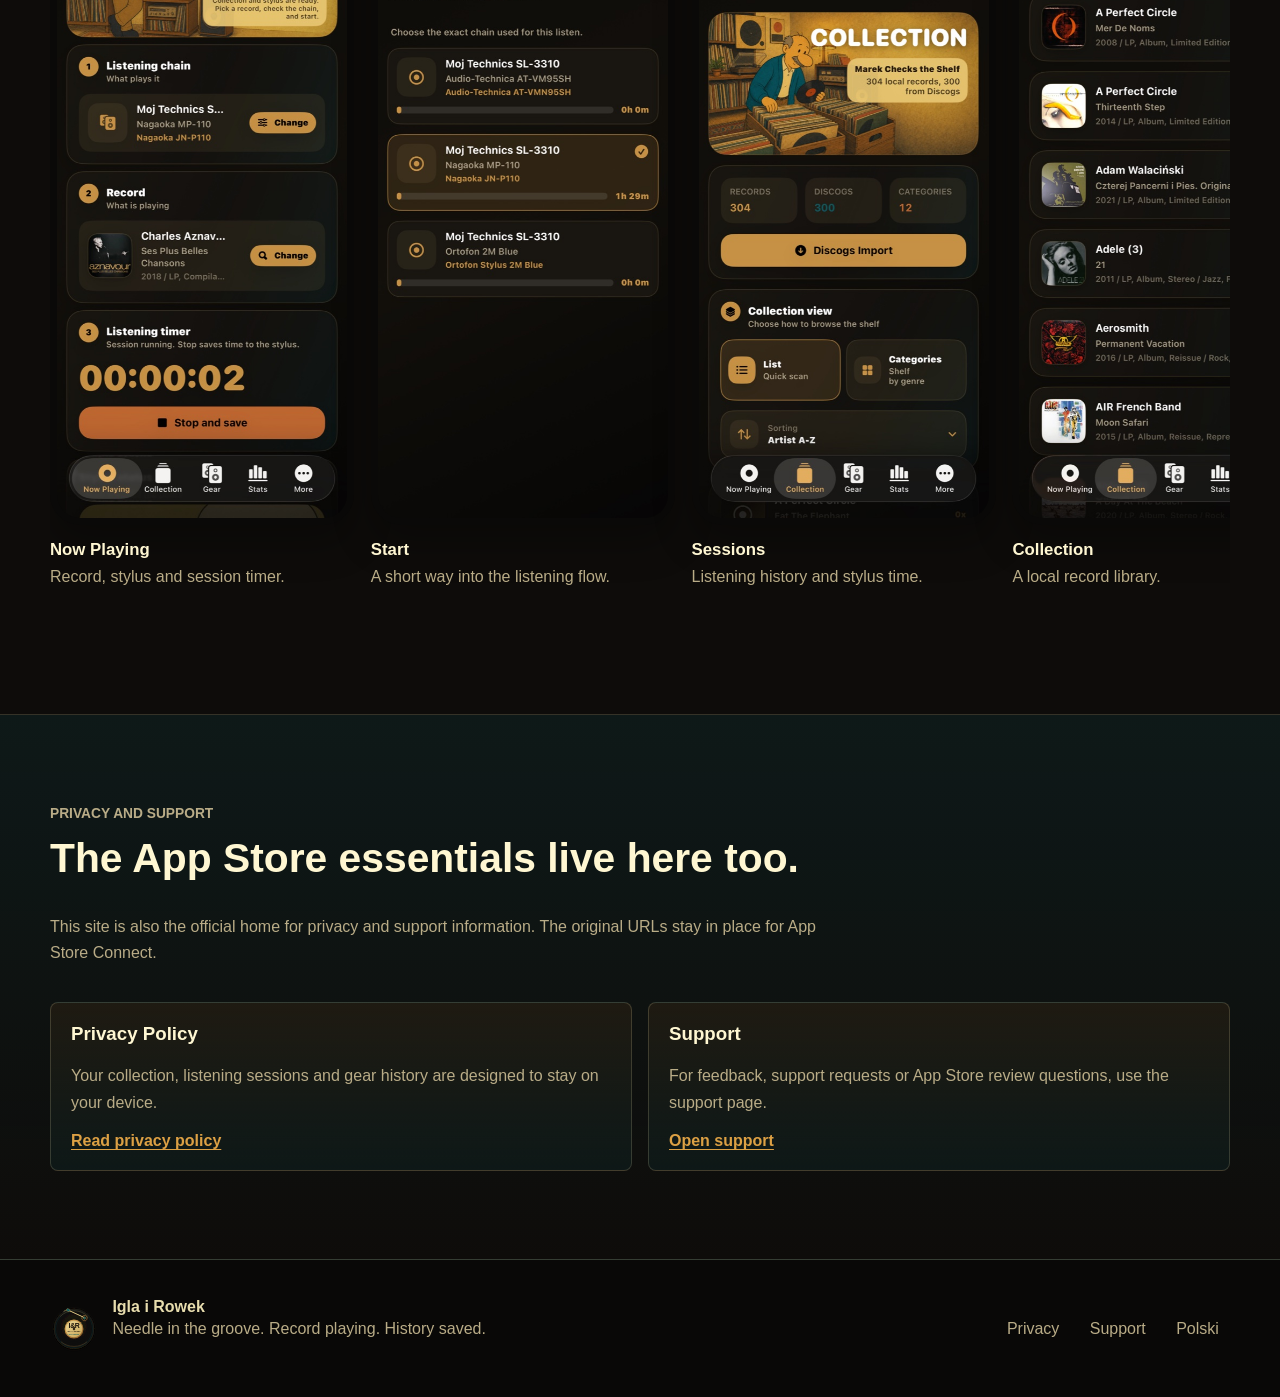
==== commit f170faa7: "Refine landing page visuals" ====
--- a/index.html
+++ b/index.html
@@ -44,14 +44,49 @@
             <a class="button primary" href="https://apps.apple.com/us/search?term=Igla%20i%20Rowek">Search on the App Store</a>
             <a class="button secondary" href="#screens">See screens</a>
           </div>
-        </div>
-      </section>
-
-      <section class="quick-strip" aria-label="Core app areas">
-        <div><strong>Now Playing</strong><span>Start, stop and save listening sessions.</span></div>
-        <div><strong>Collection</strong><span>A local record library ready to play.</span></div>
-        <div><strong>Gear</strong><span>Turntables, cartridges, styli and usage hours.</span></div>
-        <div><strong>Stats</strong><span>Calm insight from your listening history.</span></div>
+          <figure class="hero-marek">
+            <img src="assets/brand/marek-hero-brand.jpg" alt="Marek by a turntable" width="1400" height="788">
+            <figcaption>
+              <strong>Marek is the analog host of the app.</strong>
+              <span>He keeps the tone warm while the app keeps records, styli and sessions in order.</span>
+            </figcaption>
+          </figure>
+        </div>
+      </section>
+
+      <section class="ritual-strip" aria-label="Core app areas">
+        <article class="ritual-card">
+          <img src="assets/screenshots/en/screen-01.jpg" alt="" width="553" height="1200" loading="lazy">
+          <div>
+            <span class="ritual-number">01</span>
+            <h3>Now Playing</h3>
+            <p>Choose the record, start the timer and keep the session tied to the right stylus.</p>
+          </div>
+        </article>
+        <article class="ritual-card">
+          <img src="assets/screenshots/en/screen-04.jpg" alt="" width="553" height="1200" loading="lazy">
+          <div>
+            <span class="ritual-number">02</span>
+            <h3>Collection</h3>
+            <p>A local record shelf that knows what is ready to play and what came back often.</p>
+          </div>
+        </article>
+        <article class="ritual-card">
+          <img src="assets/screenshots/en/screen-05.jpg" alt="" width="553" height="1200" loading="lazy">
+          <div>
+            <span class="ritual-number">03</span>
+            <h3>Gear</h3>
+            <p>Turntables, cartridges and styli stay separated so stylus hours remain honest.</p>
+          </div>
+        </article>
+        <article class="ritual-card">
+          <img src="assets/screenshots/en/screen-06.jpg" alt="" width="553" height="1200" loading="lazy">
+          <div>
+            <span class="ritual-number">04</span>
+            <h3>Stats</h3>
+            <p>Listening time, favorite records and worn-in styli are visible without spreadsheet work.</p>
+          </div>
+        </article>
       </section>
 
       <section class="band" id="what">
@@ -88,6 +123,21 @@
             <p class="eyebrow">Version 1.0</p>
             <h2>A serious base for serious listening.</h2>
             <p>This is not tracking for tracking's sake. The app helps remember what played, how long it ran, which stylus collected the hours and how the whole setup changes over time.</p>
+            <p>The collection screen is only one part of it: each listen becomes a small piece of history, connected to the album, the turntable chain and the real wear on the needle.</p>
+            <div class="story-notes" aria-label="What the app remembers">
+              <article>
+                <strong>Session context</strong>
+                <span>Record, date, timer and the active listening setup.</span>
+              </article>
+              <article>
+                <strong>Stylus hours</strong>
+                <span>Usage is counted per stylus, not guessed from the whole system.</span>
+              </article>
+              <article>
+                <strong>Listening memory</strong>
+                <span>History, stats and export are ready when the collection grows.</span>
+              </article>
+            </div>
             <ul class="check-list">
               <li>Polish and English from day one</li>
               <li>Backup and data export</li>
--- a/styles.css
+++ b/styles.css
@@ -35,6 +35,7 @@
 img {
   display: block;
   max-width: 100%;
+  height: auto;
 }
 
 a {
@@ -127,8 +128,8 @@
   inset: 0;
   z-index: 1;
   background:
-    linear-gradient(90deg, rgba(14, 12, 10, 0.96) 0%, rgba(14, 12, 10, 0.84) 33%, rgba(14, 12, 10, 0.38) 68%, rgba(14, 12, 10, 0.72) 100%),
-    linear-gradient(180deg, rgba(14, 12, 10, 0.08), var(--vinyl) 92%);
+    linear-gradient(90deg, rgba(14, 12, 10, 0.91) 0%, rgba(14, 12, 10, 0.68) 33%, rgba(14, 12, 10, 0.08) 68%, rgba(14, 12, 10, 0.28) 100%),
+    linear-gradient(180deg, rgba(14, 12, 10, 0.03), rgba(14, 12, 10, 0.13) 56%, var(--vinyl) 96%);
   pointer-events: none;
 }
 
@@ -238,6 +239,7 @@
   position: absolute;
   overflow: hidden;
   width: 17.2rem;
+  aspect-ratio: 553 / 1200;
   margin: 0;
   border: 0.55rem solid #0a0908;
   border-radius: 2rem;
@@ -247,55 +249,142 @@
 
 .phone img {
   width: 100%;
-  height: auto;
+  height: 100%;
+  object-fit: cover;
   border-radius: 1.4rem;
 }
 
 .phone-main {
-  top: 5.3rem;
-  right: max(1rem, calc((100% - var(--page-max)) / 2 + 9rem));
-  width: 20rem;
+  top: 4.7rem;
+  right: max(1rem, calc((100% - var(--page-max)) / 2 + 6rem));
+  width: 22.4rem;
 }
 
 .phone-secondary {
-  top: 10rem;
-  right: max(1rem, calc((100% - var(--page-max)) / 2 - 1rem));
+  top: 8.6rem;
+  right: max(1rem, calc((100% - var(--page-max)) / 2 - 2.5rem));
+  width: 17.8rem;
   transform: rotate(5deg);
-  opacity: 0.88;
+  opacity: 0.96;
 }
 
 .phone-third {
-  top: 20rem;
-  right: max(1rem, calc((100% - var(--page-max)) / 2 + 24rem));
-  width: 13.4rem;
+  top: 19rem;
+  right: max(1rem, calc((100% - var(--page-max)) / 2 + 25rem));
+  width: 14.6rem;
   transform: rotate(-7deg);
-  opacity: 0.75;
-}
-
-.quick-strip {
+  opacity: 0.9;
+}
+
+.hero-marek {
+  display: grid;
+  grid-template-columns: 8.5rem minmax(0, 1fr);
+  gap: 1rem;
+  align-items: center;
+  width: min(35rem, 100%);
+  margin: 1.35rem 0 0;
+  padding: 0.55rem;
+  border: 1px solid rgba(232, 221, 174, 0.2);
+  border-radius: 8px;
+  background:
+    linear-gradient(135deg, rgba(199, 145, 69, 0.22), rgba(13, 89, 95, 0.14)),
+    rgba(14, 12, 10, 0.52);
+  box-shadow: 0 1rem 2.6rem rgba(0, 0, 0, 0.24);
+  backdrop-filter: blur(14px);
+}
+
+.hero-marek img {
+  width: 100%;
+  height: 5.35rem;
+  aspect-ratio: 16 / 10;
+  object-fit: cover;
+  border-radius: 6px;
+}
+
+.hero-marek figcaption {
+  display: grid;
+  gap: 0.25rem;
+}
+
+.hero-marek strong {
+  color: var(--paper-bright);
+  font-size: 0.98rem;
+}
+
+.hero-marek span {
+  color: var(--muted);
+  font-size: 0.92rem;
+  line-height: 1.45;
+}
+
+.ritual-strip {
   display: grid;
   grid-template-columns: repeat(4, minmax(0, 1fr));
-  gap: 1px;
-  background: rgba(232, 221, 174, 0.12);
+  gap: 1rem;
+  padding: 1.2rem max(1.25rem, calc((100% - var(--page-max)) / 2));
+  background:
+    linear-gradient(90deg, rgba(13, 89, 95, 0.2), rgba(199, 145, 69, 0.14), rgba(184, 93, 42, 0.12)),
+    rgba(9, 8, 7, 0.72);
   border-bottom: 1px solid var(--line);
 }
 
-.quick-strip div {
-  min-height: 7.5rem;
-  padding: 1.4rem;
-  background: rgba(21, 18, 13, 0.9);
-}
-
-.quick-strip strong {
+.ritual-card {
+  position: relative;
+  display: grid;
+  grid-template-columns: 4.4rem minmax(0, 1fr);
+  gap: 0.9rem;
+  align-items: center;
+  min-height: 10.5rem;
+  overflow: hidden;
+  padding: 1rem;
+  border: 1px solid rgba(232, 221, 174, 0.16);
+  border-radius: 8px;
+  background:
+    radial-gradient(circle at 0 0, rgba(199, 145, 69, 0.16), transparent 48%),
+    linear-gradient(180deg, rgba(32, 27, 18, 0.94), rgba(13, 89, 95, 0.16));
+  box-shadow: inset 0 1px 0 rgba(255, 247, 210, 0.05);
+}
+
+.ritual-card::after {
+  content: "";
+  position: absolute;
+  inset: auto 1rem 0;
+  height: 0.18rem;
+  background: linear-gradient(90deg, var(--brass-strong), var(--teal), var(--clay));
+  opacity: 0.76;
+}
+
+.ritual-card img {
+  width: 100%;
+  aspect-ratio: 553 / 1200;
+  object-fit: cover;
+  border: 0.22rem solid #0a0908;
+  border-radius: 0.95rem;
+  background: #0a0908;
+  box-shadow: 0 0.8rem 1.6rem rgba(0, 0, 0, 0.3);
+}
+
+.ritual-number {
+  display: inline-flex;
+  margin-bottom: 0.4rem;
+  color: var(--brass-strong);
+  font-size: 0.78rem;
+  font-weight: 900;
+  letter-spacing: 0.08em;
+}
+
+.ritual-card h3 {
   display: block;
-  margin-bottom: 0.45rem;
-  color: var(--paper-bright);
-  font-size: 1.05rem;
-}
-
-.quick-strip span {
+  margin-bottom: 0.35rem;
+  color: var(--paper-bright);
+  font-size: 1.02rem;
+}
+
+.ritual-card p {
+  margin: 0;
   color: var(--muted);
-  line-height: 1.45;
+  font-size: 0.9rem;
+  line-height: 1.48;
 }
 
 .band {
@@ -348,7 +437,10 @@
 
 .feature-card {
   min-height: 15rem;
+  position: relative;
+  overflow: hidden;
   padding: 1.25rem;
+  box-shadow: inset 0 1px 0 rgba(255, 247, 210, 0.05);
 }
 
 .feature-card img {
@@ -357,6 +449,7 @@
   object-fit: cover;
   margin-bottom: 1rem;
   border-radius: 8px;
+  filter: saturate(1.08) contrast(1.03);
 }
 
 .feature-card h3 {
@@ -365,21 +458,58 @@
 
 .story {
   display: grid;
-  grid-template-columns: 0.95fr 1.05fr;
-  gap: 2.4rem;
+  grid-template-columns: minmax(13rem, 0.62fr) minmax(0, 1.38fr);
+  gap: 3rem;
   align-items: center;
 }
 
 .story-visual {
   overflow: hidden;
-  border-radius: 8px;
-  border: 1px solid var(--line);
-  background: var(--panel);
+  width: min(100%, 21rem);
+  aspect-ratio: 553 / 1200;
+  justify-self: center;
+  border: 0.55rem solid #0a0908;
+  border-radius: 2rem;
+  background: #0a0908;
+  box-shadow: 0 1.4rem 3rem rgba(0, 0, 0, 0.32);
 }
 
 .story-visual img {
   width: 100%;
+  height: 100%;
   object-fit: cover;
+  border-radius: 1.35rem;
+}
+
+.story-copy {
+  max-width: 45rem;
+}
+
+.story-notes {
+  display: grid;
+  grid-template-columns: repeat(3, minmax(0, 1fr));
+  gap: 0.8rem;
+  margin: 1.35rem 0 1.55rem;
+}
+
+.story-notes article {
+  padding: 0.95rem;
+  border: 1px solid rgba(232, 221, 174, 0.16);
+  border-radius: 8px;
+  background: rgba(232, 221, 174, 0.06);
+}
+
+.story-notes strong {
+  display: block;
+  margin-bottom: 0.35rem;
+  color: var(--paper-bright);
+  font-size: 0.94rem;
+}
+
+.story-notes span {
+  color: var(--muted);
+  font-size: 0.9rem;
+  line-height: 1.5;
 }
 
 .check-list {
@@ -403,7 +533,7 @@
 .screen-rail {
   display: grid;
   grid-auto-flow: column;
-  grid-auto-columns: minmax(15.5rem, 18rem);
+  grid-auto-columns: minmax(19rem, 21.5rem);
   gap: 1.05rem;
   overflow-x: auto;
   padding: 0.35rem 0 1.2rem;
@@ -417,6 +547,7 @@
 .screen-card figure {
   margin: 0 0 0.95rem;
   overflow: hidden;
+  aspect-ratio: 553 / 1200;
   border: 0.46rem solid #0a0908;
   border-radius: 1.9rem;
   background: #0a0908;
@@ -425,6 +556,8 @@
 
 .screen-card img {
   width: 100%;
+  height: 100%;
+  object-fit: cover;
   border-radius: 1.35rem;
 }
 
@@ -537,24 +670,24 @@
   }
 
   .phone-main {
-    right: -1rem;
+    right: -0.6rem;
     top: 10rem;
-    width: 15rem;
-    opacity: 0.72;
+    width: 16rem;
+    opacity: 0.82;
   }
 
   .phone-secondary {
-    right: 11rem;
+    right: 11.5rem;
     top: 18rem;
-    width: 12.4rem;
-    opacity: 0.42;
+    width: 13rem;
+    opacity: 0.6;
   }
 
   .phone-third {
     display: none;
   }
 
-  .quick-strip,
+  .ritual-strip,
   .feature-grid,
   .story,
   .privacy-panel,
@@ -562,8 +695,8 @@
     grid-template-columns: 1fr;
   }
 
-  .quick-strip {
-    gap: 0;
+  .ritual-strip {
+    grid-template-columns: repeat(2, minmax(0, 1fr));
   }
 }
 
@@ -598,10 +731,10 @@
   }
 
   .phone-main {
-    right: -3.5rem;
+    right: -3rem;
     top: 15rem;
     width: 14rem;
-    opacity: 0.38;
+    opacity: 0.52;
   }
 
   .phone-secondary {
@@ -614,8 +747,20 @@
     flex-direction: column;
   }
 
+  .hero-marek {
+    grid-template-columns: 1fr;
+  }
+
+  .hero-marek img {
+    height: min(12rem, 48vw);
+  }
+
   .button {
     width: 100%;
+  }
+
+  .ritual-strip {
+    grid-template-columns: 1fr;
   }
 
   .band {
@@ -623,11 +768,15 @@
     padding-bottom: 4rem;
   }
 
+  .story-notes {
+    grid-template-columns: 1fr;
+  }
+
   .check-list {
     grid-template-columns: 1fr;
   }
 
   .screen-rail {
-    grid-auto-columns: minmax(13.6rem, 78%);
-  }
-}
+    grid-auto-columns: minmax(16.8rem, 84%);
+  }
+}
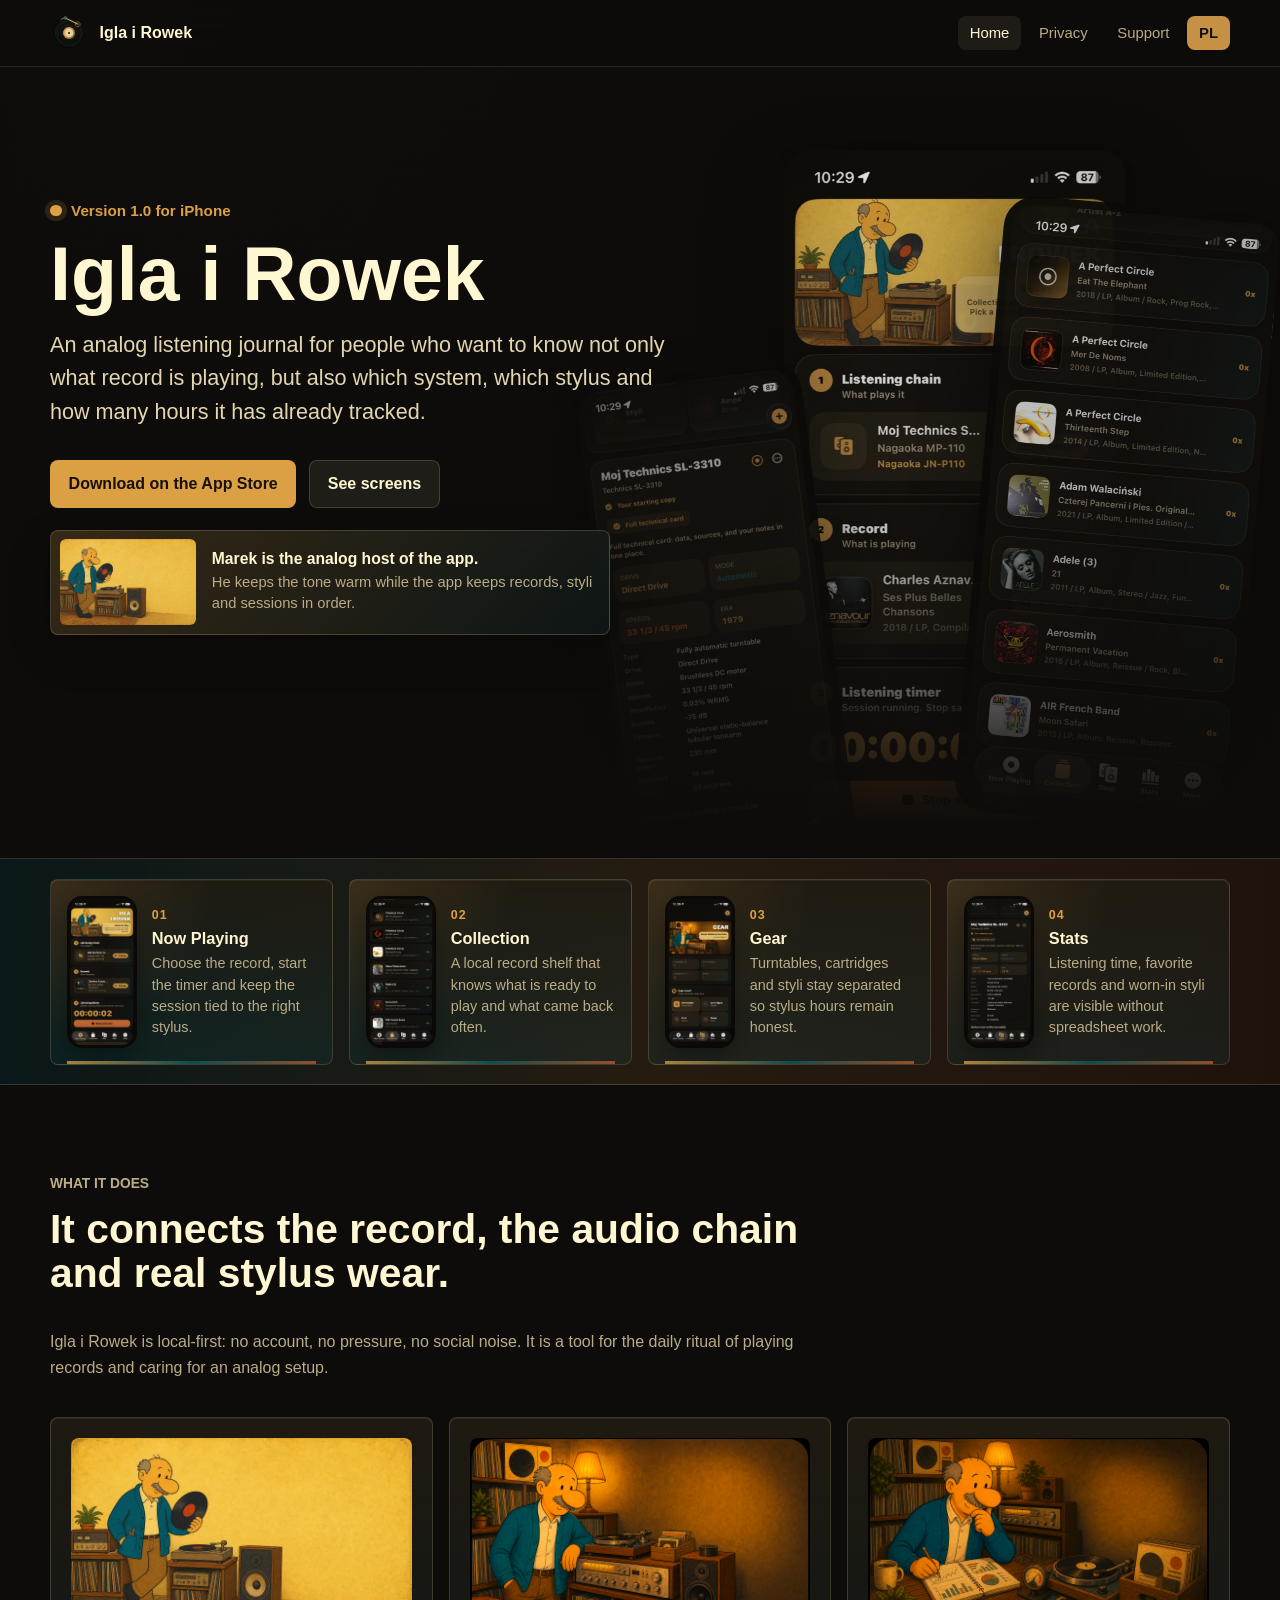
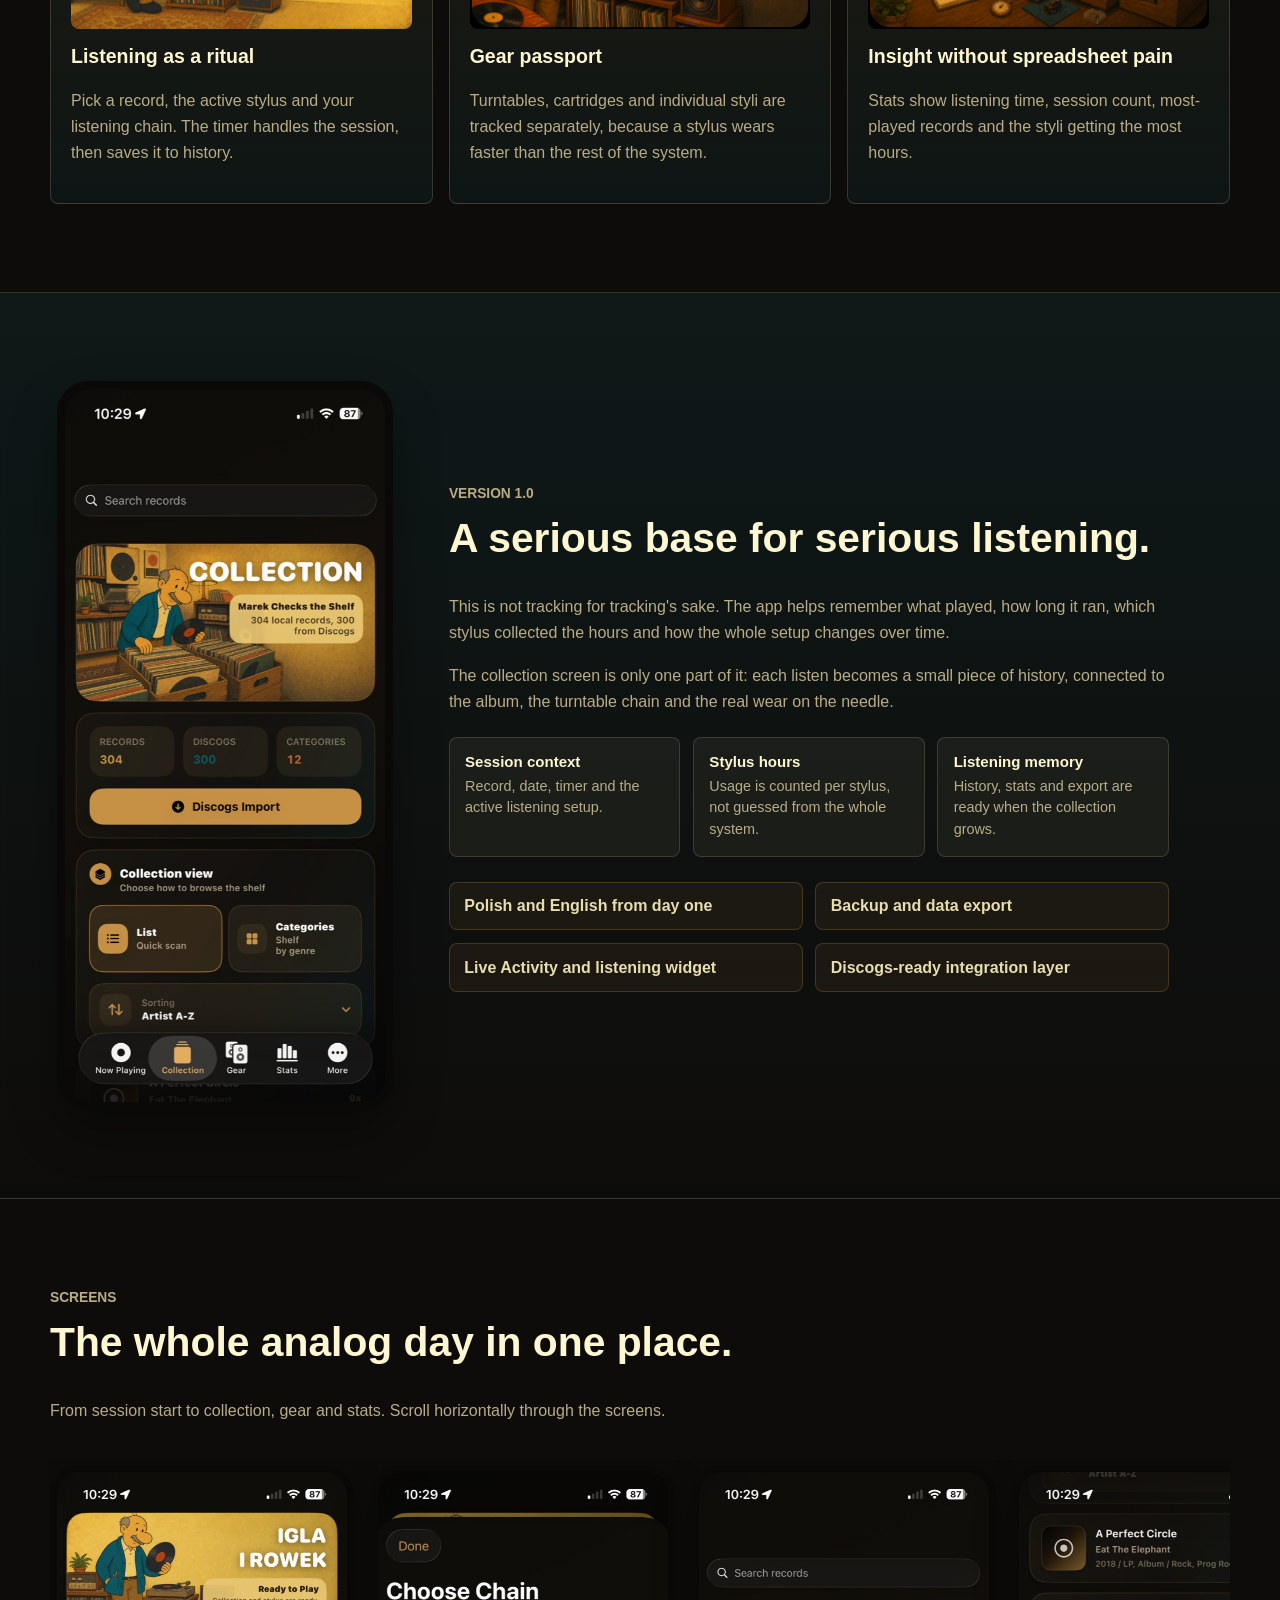
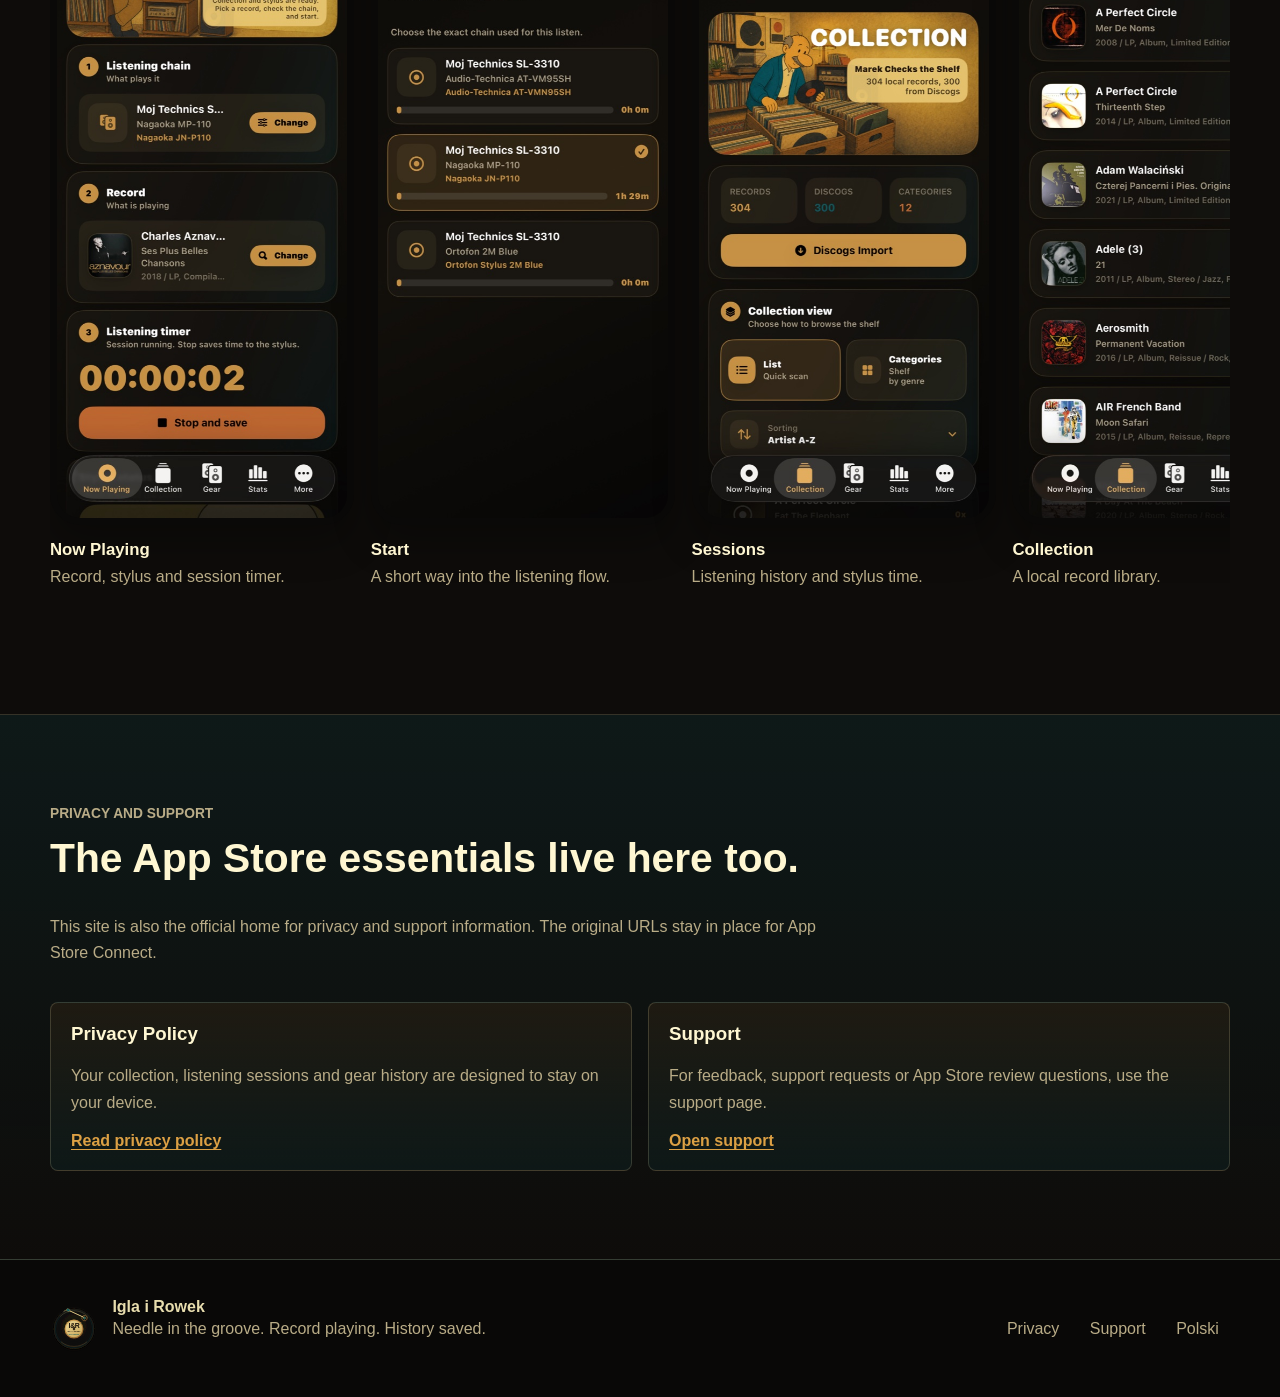
==== commit 70374100: "Point landing page to App Store listing" ====
--- a/index.html
+++ b/index.html
@@ -41,7 +41,7 @@
           <h1 id="hero-title">Igla i Rowek</h1>
           <p class="lead">An analog listening journal for people who want to know not only what record is playing, but also which system, which stylus and how many hours it has already tracked.</p>
           <div class="actions">
-            <a class="button primary" href="https://apps.apple.com/us/search?term=Igla%20i%20Rowek">Search on the App Store</a>
+            <a class="button primary" href="https://apps.apple.com/us/app/ig%C5%82a-i-rowek/id6782431440">Download on the App Store</a>
             <a class="button secondary" href="#screens">See screens</a>
           </div>
           <figure class="hero-marek">
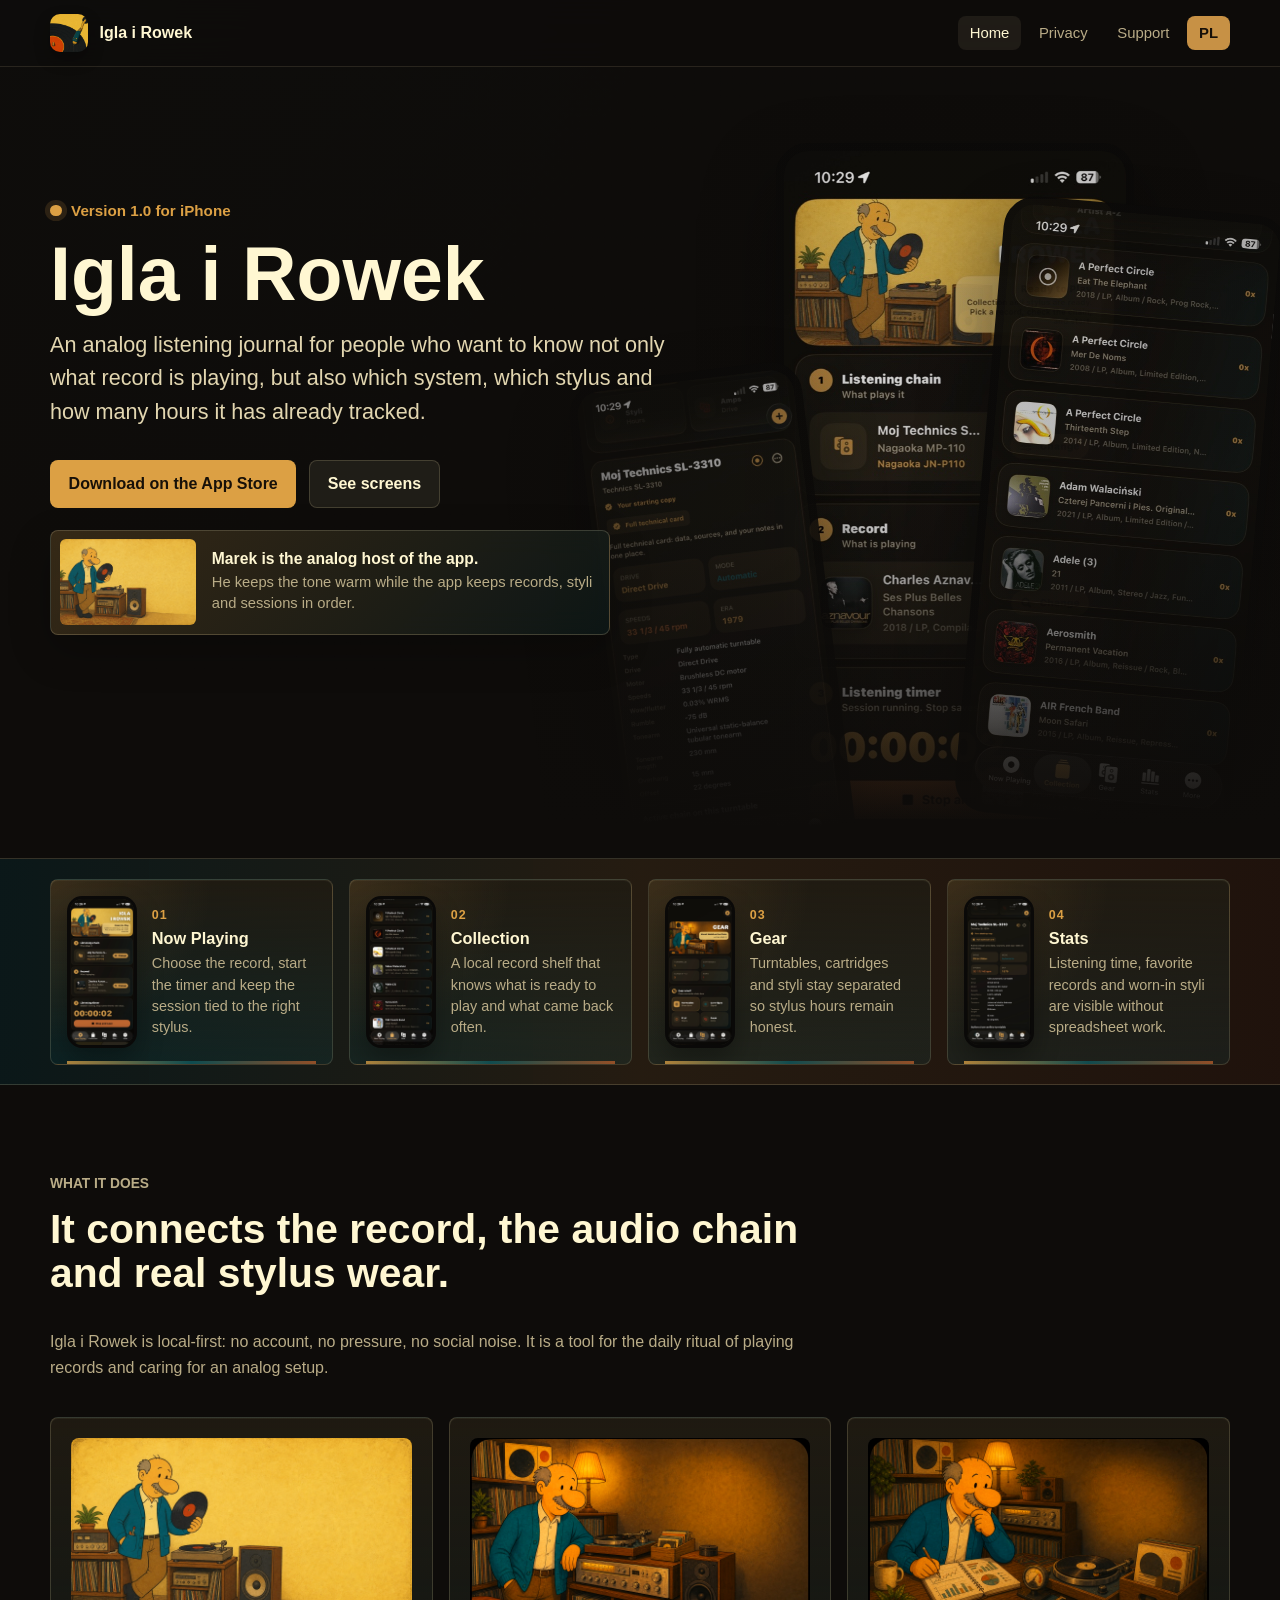
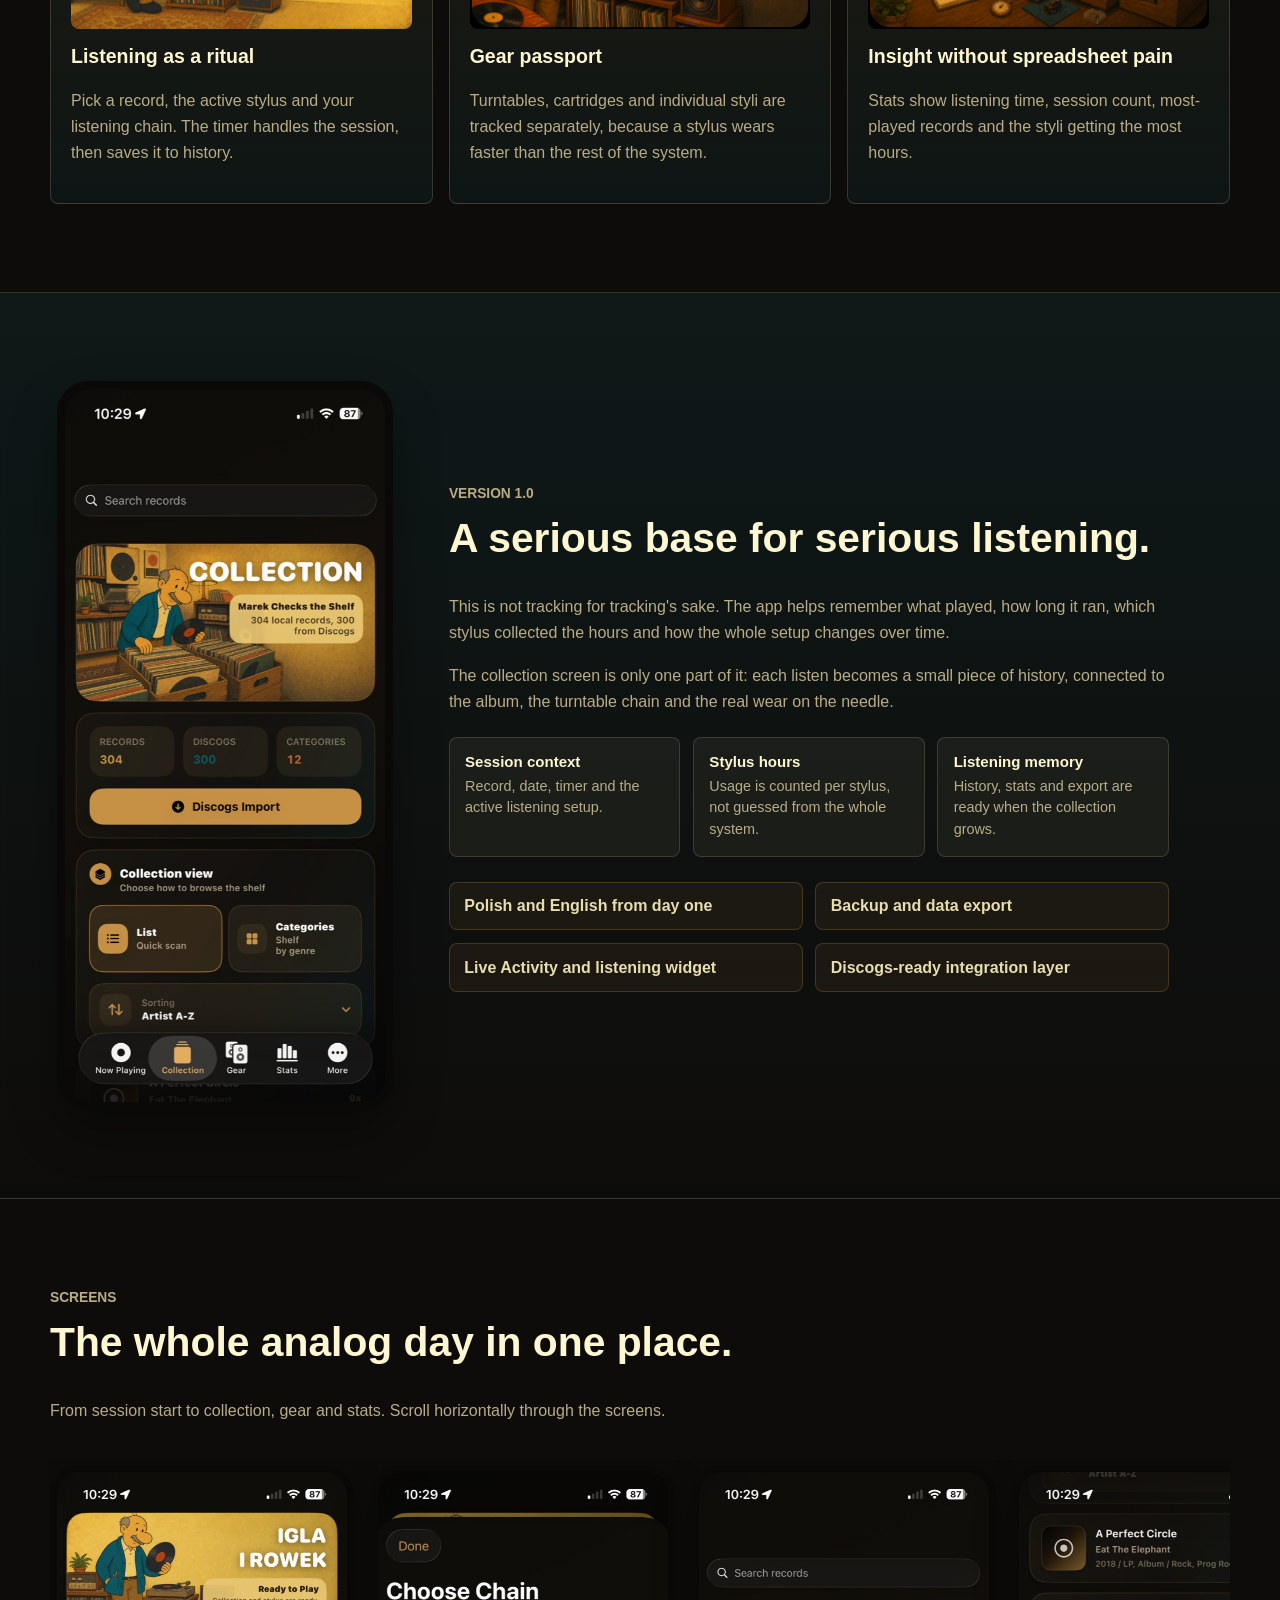
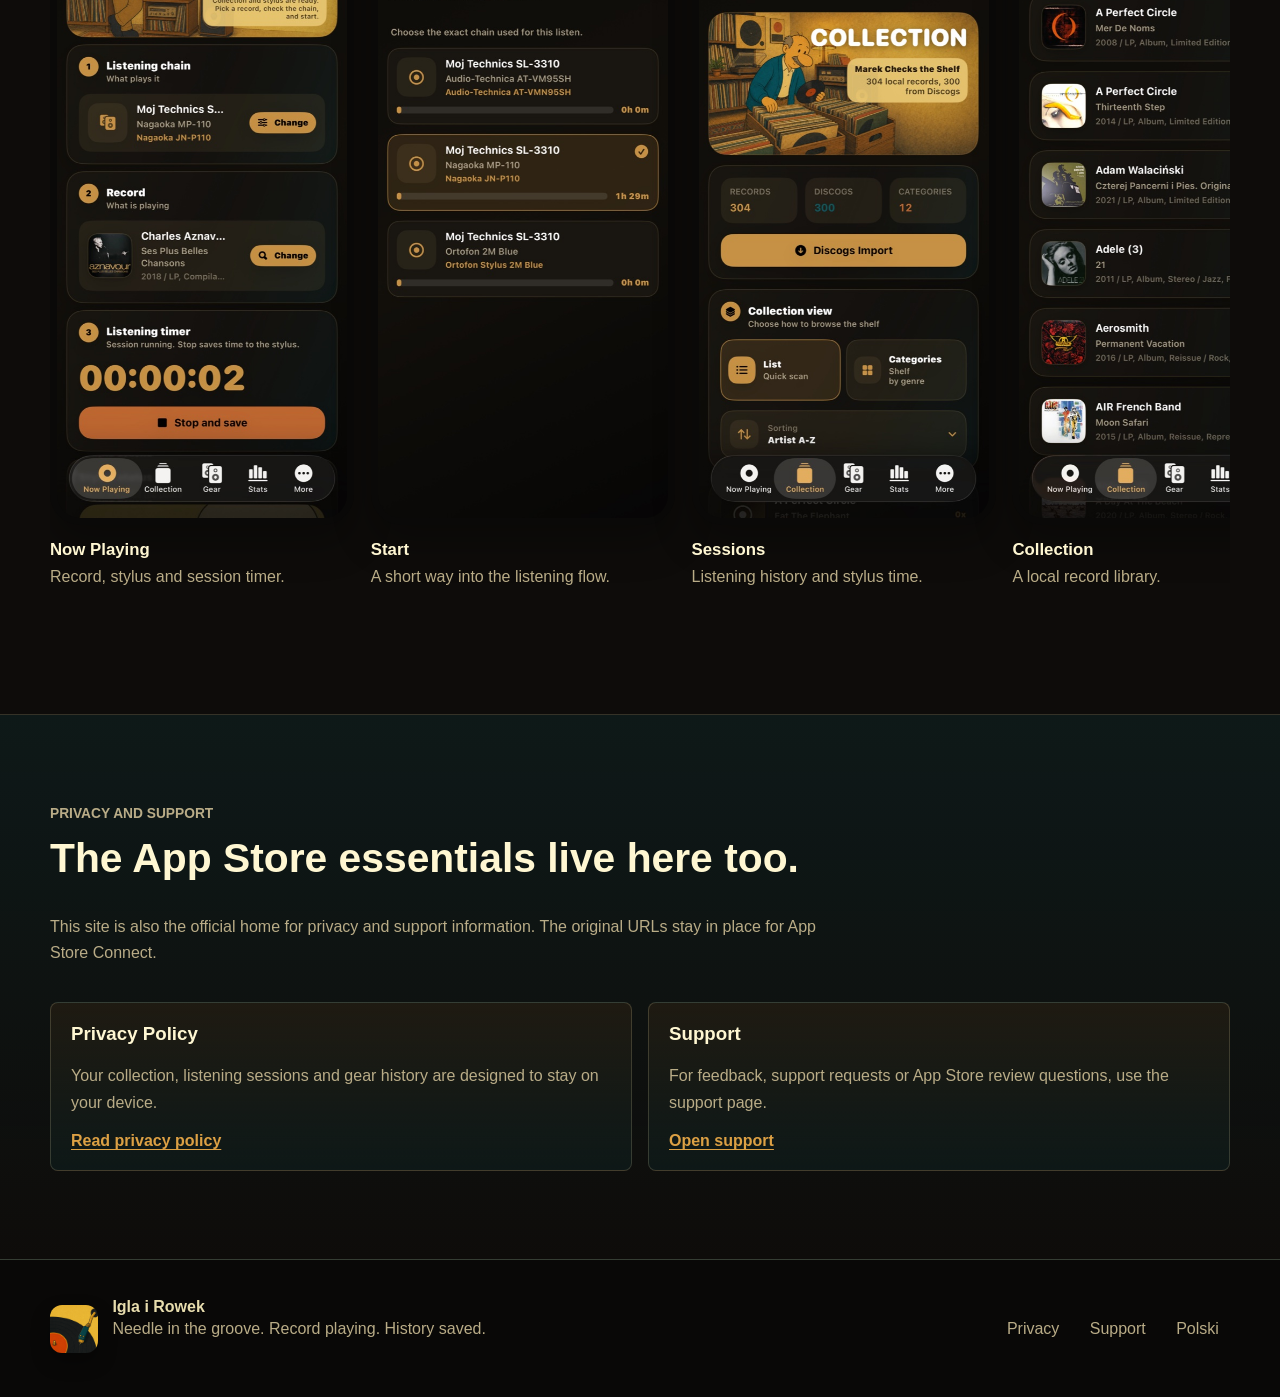
==== commit 3c355be8: "Use app icon for site branding" ====
--- a/index.html
+++ b/index.html
@@ -12,7 +12,7 @@
   <div class="site-shell">
     <header class="topbar">
       <a class="brand-link" href="index.html" aria-label="Igla i Rowek home">
-        <img src="assets/brand/igla-rowek-app-mark.svg" alt="" width="40" height="40">
+        <img src="assets/brand/app-icon.png" alt="" width="40" height="40">
         <span>Igla i Rowek</span>
       </a>
       <nav class="nav-links" aria-label="Main navigation">
@@ -189,7 +189,7 @@
 
     <footer class="footer">
       <div class="footer-mark">
-        <img src="assets/brand/igla-rowek-stamp.svg" alt="" width="48" height="48">
+        <img src="assets/brand/app-icon.png" alt="" width="48" height="48">
         <div>
           <strong>Igla i Rowek</strong>
           <p>Needle in the groove. Record playing. History saved.</p>
--- a/styles.css
+++ b/styles.css
@@ -84,6 +84,8 @@
 .brand img {
   width: 2.35rem;
   height: 2.35rem;
+  border-radius: 10px;
+  box-shadow: 0 0.45rem 1rem rgba(0, 0, 0, 0.28);
 }
 
 .nav-links {
@@ -629,6 +631,8 @@
 .footer-mark img {
   width: 3rem;
   height: 3rem;
+  border-radius: 12px;
+  box-shadow: 0 0.55rem 1.2rem rgba(0, 0, 0, 0.3);
 }
 
 .footer-links {
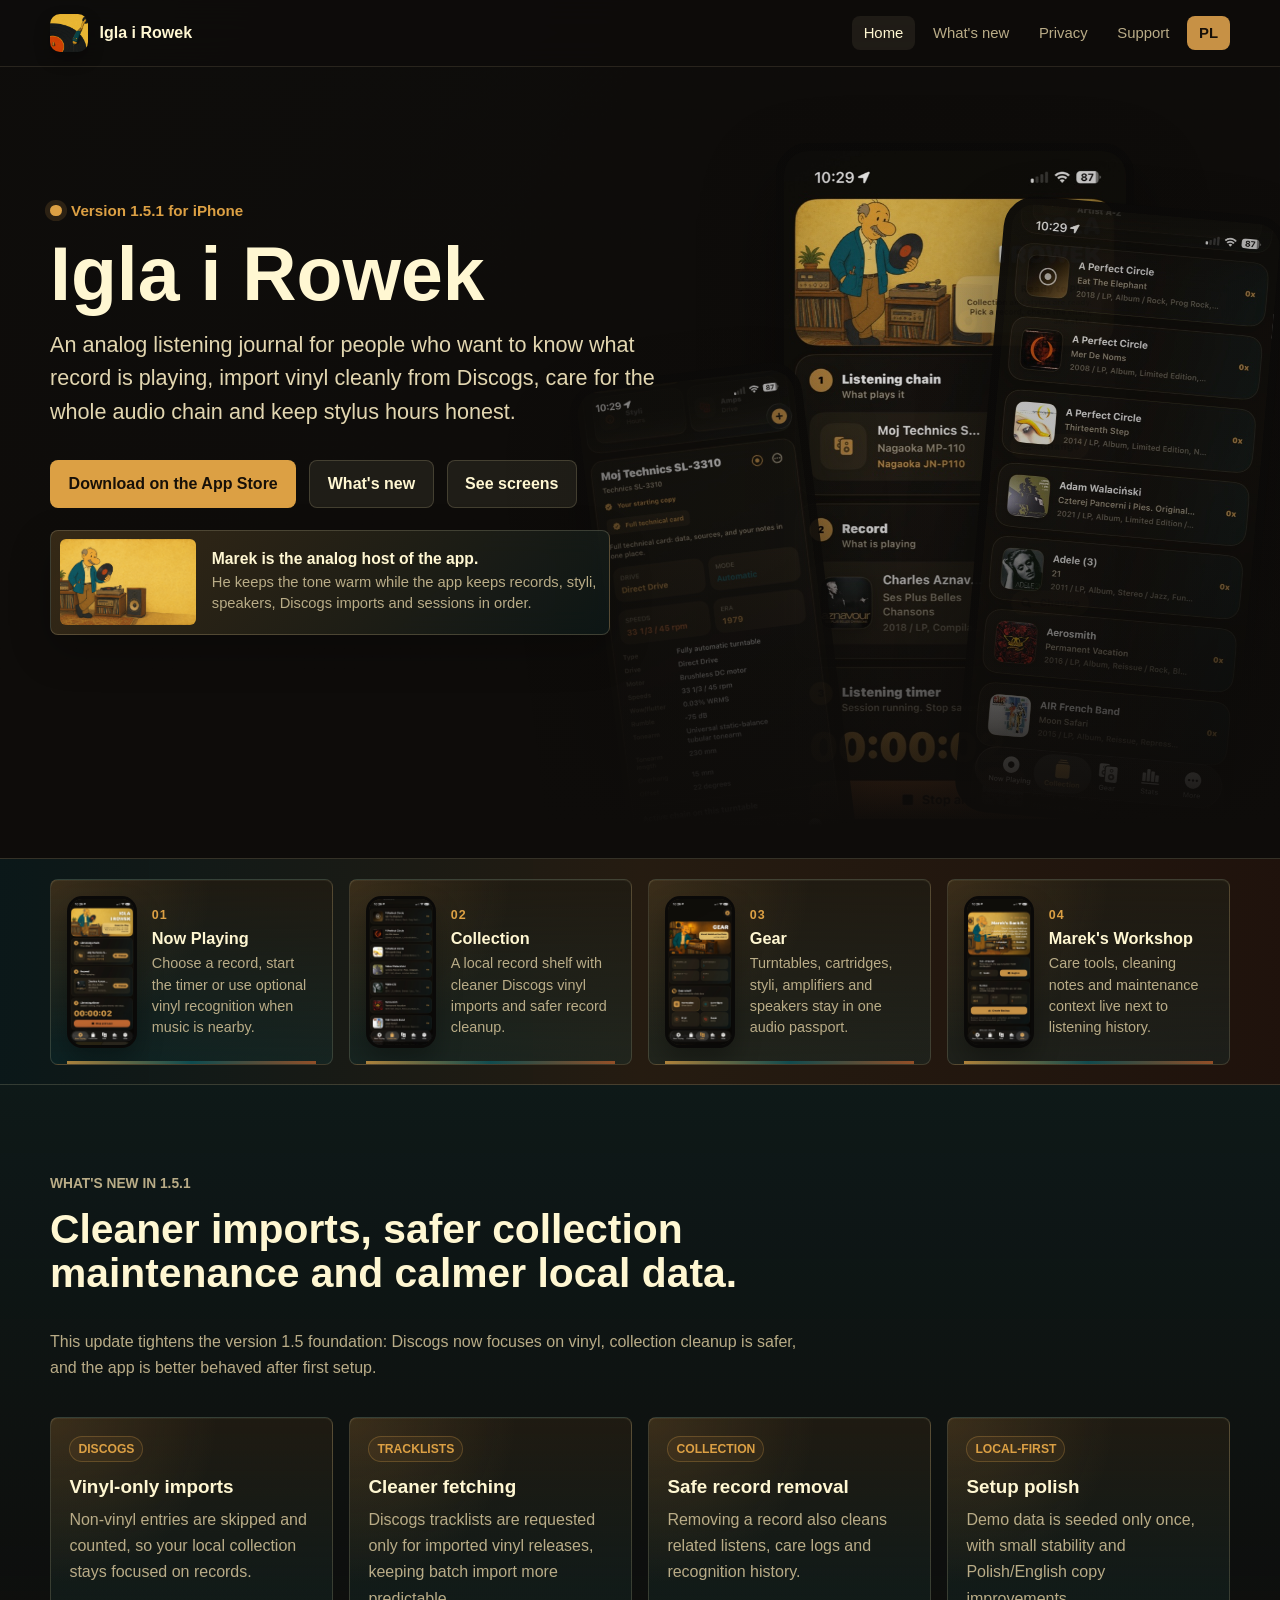
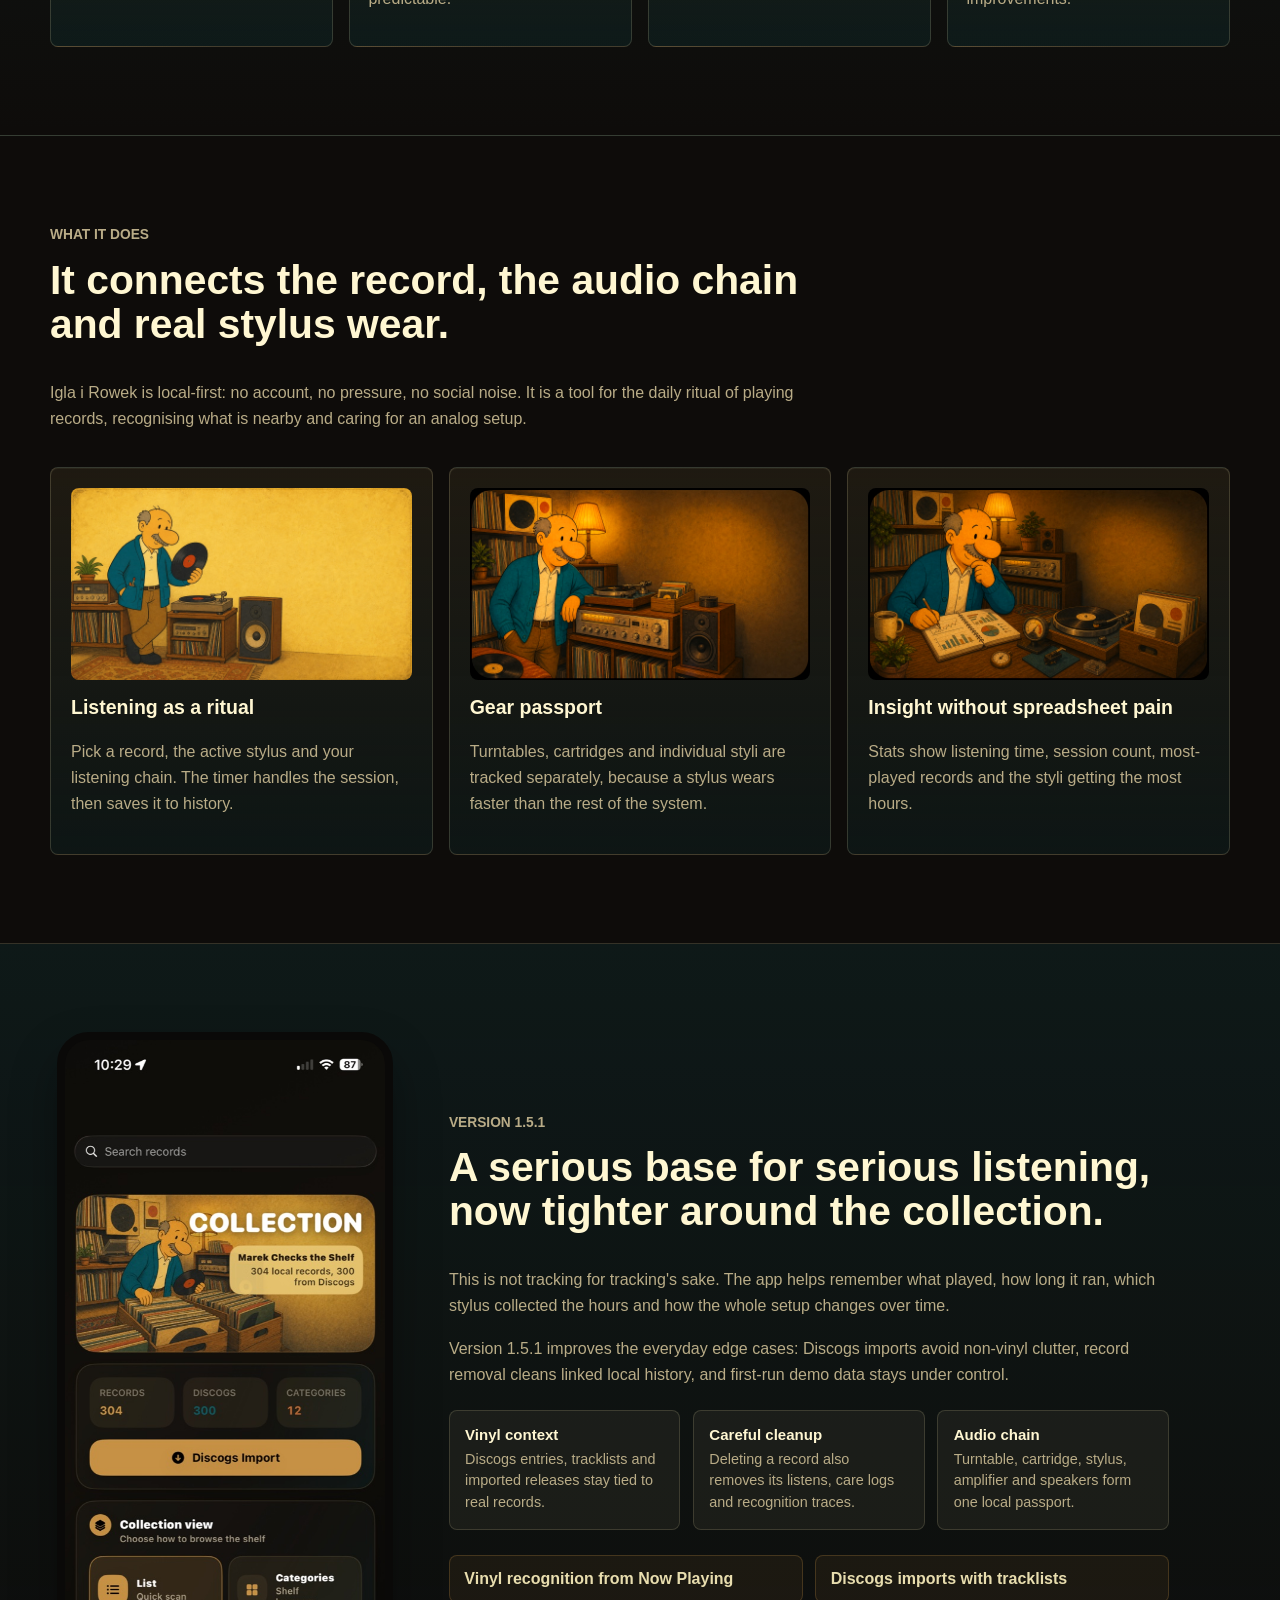
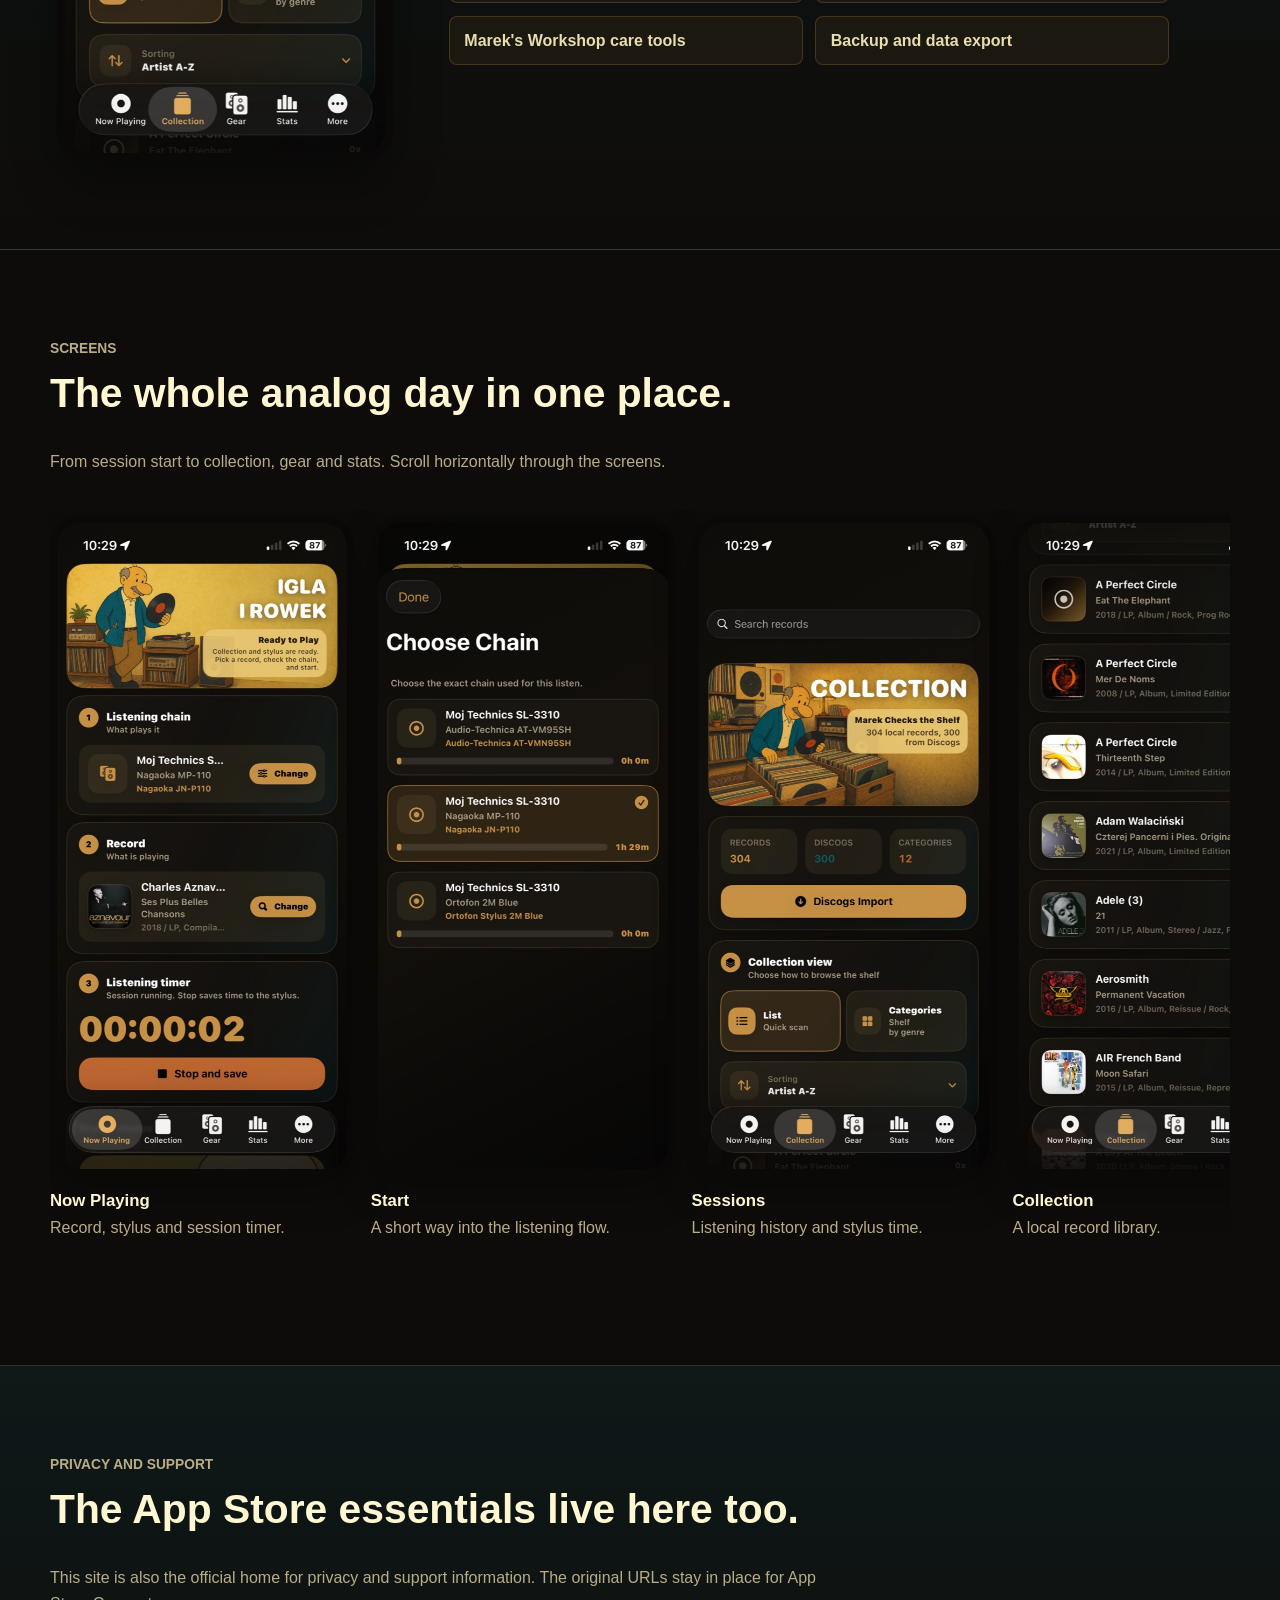
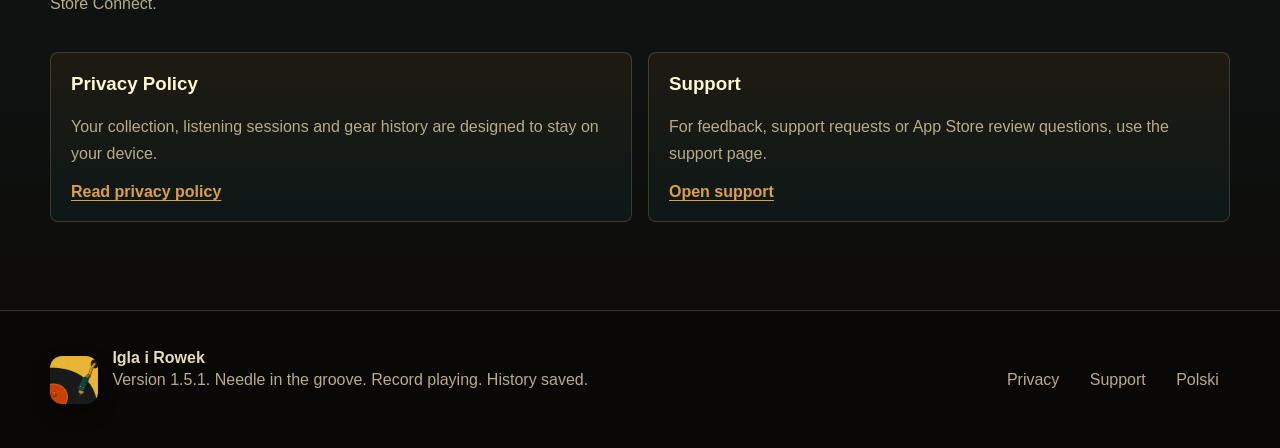
==== commit cc64884a: "Update landing page for 1.5.1" ====
--- a/index.html
+++ b/index.html
@@ -4,7 +4,7 @@
   <meta charset="utf-8">
   <meta name="viewport" content="width=device-width, initial-scale=1">
   <title>Igla i Rowek - analog listening journal</title>
-  <meta name="description" content="Igla i Rowek is a local-first iPhone app for vinyl listening sessions, record collections, audio gear, stylus usage and listening stats.">
+  <meta name="description" content="Igla i Rowek 1.5.1 is a local-first iPhone app for vinyl recognition, Discogs imports, record collections, audio gear, stylus usage and listening stats.">
   <link rel="icon" href="assets/brand/app-icon.png">
   <link rel="stylesheet" href="styles.css">
 </head>
@@ -17,6 +17,7 @@
       </a>
       <nav class="nav-links" aria-label="Main navigation">
         <a aria-current="page" href="index.html">Home</a>
+        <a href="#whats-new">What's new</a>
         <a href="privacy.html">Privacy</a>
         <a href="support.html">Support</a>
         <a class="language" href="pl/">PL</a>
@@ -37,18 +38,19 @@
           </figure>
         </div>
         <div class="hero-copy">
-          <p class="release-note">Version 1.0 for iPhone</p>
+          <p class="release-note">Version 1.5.1 for iPhone</p>
           <h1 id="hero-title">Igla i Rowek</h1>
-          <p class="lead">An analog listening journal for people who want to know not only what record is playing, but also which system, which stylus and how many hours it has already tracked.</p>
+          <p class="lead">An analog listening journal for people who want to know what record is playing, import vinyl cleanly from Discogs, care for the whole audio chain and keep stylus hours honest.</p>
           <div class="actions">
             <a class="button primary" href="https://apps.apple.com/us/app/ig%C5%82a-i-rowek/id6782431440">Download on the App Store</a>
+            <a class="button secondary" href="#whats-new">What's new</a>
             <a class="button secondary" href="#screens">See screens</a>
           </div>
           <figure class="hero-marek">
             <img src="assets/brand/marek-hero-brand.jpg" alt="Marek by a turntable" width="1400" height="788">
             <figcaption>
               <strong>Marek is the analog host of the app.</strong>
-              <span>He keeps the tone warm while the app keeps records, styli and sessions in order.</span>
+              <span>He keeps the tone warm while the app keeps records, styli, speakers, Discogs imports and sessions in order.</span>
             </figcaption>
           </figure>
         </div>
@@ -60,7 +62,7 @@
           <div>
             <span class="ritual-number">01</span>
             <h3>Now Playing</h3>
-            <p>Choose the record, start the timer and keep the session tied to the right stylus.</p>
+            <p>Choose a record, start the timer or use optional vinyl recognition when music is nearby.</p>
           </div>
         </article>
         <article class="ritual-card">
@@ -68,7 +70,7 @@
           <div>
             <span class="ritual-number">02</span>
             <h3>Collection</h3>
-            <p>A local record shelf that knows what is ready to play and what came back often.</p>
+            <p>A local record shelf with cleaner Discogs vinyl imports and safer record cleanup.</p>
           </div>
         </article>
         <article class="ritual-card">
@@ -76,24 +78,54 @@
           <div>
             <span class="ritual-number">03</span>
             <h3>Gear</h3>
-            <p>Turntables, cartridges and styli stay separated so stylus hours remain honest.</p>
-          </div>
-        </article>
-        <article class="ritual-card">
-          <img src="assets/screenshots/en/screen-06.jpg" alt="" width="553" height="1200" loading="lazy">
+            <p>Turntables, cartridges, styli, amplifiers and speakers stay in one audio passport.</p>
+          </div>
+        </article>
+        <article class="ritual-card">
+          <img src="assets/screenshots/en/screen-08.jpg" alt="" width="553" height="1200" loading="lazy">
           <div>
             <span class="ritual-number">04</span>
-            <h3>Stats</h3>
-            <p>Listening time, favorite records and worn-in styli are visible without spreadsheet work.</p>
-          </div>
-        </article>
+            <h3>Marek's Workshop</h3>
+            <p>Care tools, cleaning notes and maintenance context live next to listening history.</p>
+          </div>
+        </article>
+      </section>
+
+      <section class="band alt release-band" id="whats-new">
+        <div class="section-header">
+          <p class="eyebrow">What's new in 1.5.1</p>
+          <h2>Cleaner imports, safer collection maintenance and calmer local data.</h2>
+          <p>This update tightens the version 1.5 foundation: Discogs now focuses on vinyl, collection cleanup is safer, and the app is better behaved after first setup.</p>
+        </div>
+        <div class="release-grid" aria-label="Version 1.5.1 highlights">
+          <article class="release-card">
+            <span>Discogs</span>
+            <h3>Vinyl-only imports</h3>
+            <p>Non-vinyl entries are skipped and counted, so your local collection stays focused on records.</p>
+          </article>
+          <article class="release-card">
+            <span>Tracklists</span>
+            <h3>Cleaner fetching</h3>
+            <p>Discogs tracklists are requested only for imported vinyl releases, keeping batch import more predictable.</p>
+          </article>
+          <article class="release-card">
+            <span>Collection</span>
+            <h3>Safe record removal</h3>
+            <p>Removing a record also cleans related listens, care logs and recognition history.</p>
+          </article>
+          <article class="release-card">
+            <span>Local-first</span>
+            <h3>Setup polish</h3>
+            <p>Demo data is seeded only once, with small stability and Polish/English copy improvements.</p>
+          </article>
+        </div>
       </section>
 
       <section class="band" id="what">
         <div class="section-header">
           <p class="eyebrow">What it does</p>
           <h2>It connects the record, the audio chain and real stylus wear.</h2>
-          <p>Igla i Rowek is local-first: no account, no pressure, no social noise. It is a tool for the daily ritual of playing records and caring for an analog setup.</p>
+          <p>Igla i Rowek is local-first: no account, no pressure, no social noise. It is a tool for the daily ritual of playing records, recognising what is nearby and caring for an analog setup.</p>
         </div>
         <div class="feature-grid">
           <article class="feature-card">
@@ -120,29 +152,29 @@
             <img src="assets/screenshots/en/screen-03.jpg" alt="App screen showing listening and collection context" width="554" height="1200" loading="lazy">
           </div>
           <div class="story-copy">
-            <p class="eyebrow">Version 1.0</p>
-            <h2>A serious base for serious listening.</h2>
+            <p class="eyebrow">Version 1.5.1</p>
+            <h2>A serious base for serious listening, now tighter around the collection.</h2>
             <p>This is not tracking for tracking's sake. The app helps remember what played, how long it ran, which stylus collected the hours and how the whole setup changes over time.</p>
-            <p>The collection screen is only one part of it: each listen becomes a small piece of history, connected to the album, the turntable chain and the real wear on the needle.</p>
+            <p>Version 1.5.1 improves the everyday edge cases: Discogs imports avoid non-vinyl clutter, record removal cleans linked local history, and first-run demo data stays under control.</p>
             <div class="story-notes" aria-label="What the app remembers">
               <article>
-                <strong>Session context</strong>
-                <span>Record, date, timer and the active listening setup.</span>
+                <strong>Vinyl context</strong>
+                <span>Discogs entries, tracklists and imported releases stay tied to real records.</span>
               </article>
               <article>
-                <strong>Stylus hours</strong>
-                <span>Usage is counted per stylus, not guessed from the whole system.</span>
+                <strong>Careful cleanup</strong>
+                <span>Deleting a record also removes its listens, care logs and recognition traces.</span>
               </article>
               <article>
-                <strong>Listening memory</strong>
-                <span>History, stats and export are ready when the collection grows.</span>
+                <strong>Audio chain</strong>
+                <span>Turntable, cartridge, stylus, amplifier and speakers form one local passport.</span>
               </article>
             </div>
             <ul class="check-list">
-              <li>Polish and English from day one</li>
+              <li>Vinyl recognition from Now Playing</li>
+              <li>Discogs imports with tracklists</li>
+              <li>Marek's Workshop care tools</li>
               <li>Backup and data export</li>
-              <li>Live Activity and listening widget</li>
-              <li>Discogs-ready integration layer</li>
             </ul>
           </div>
         </div>
@@ -192,7 +224,7 @@
         <img src="assets/brand/app-icon.png" alt="" width="48" height="48">
         <div>
           <strong>Igla i Rowek</strong>
-          <p>Needle in the groove. Record playing. History saved.</p>
+          <p>Version 1.5.1. Needle in the groove. Record playing. History saved.</p>
         </div>
       </div>
       <nav class="footer-links" aria-label="Footer links">
--- a/styles.css
+++ b/styles.css
@@ -413,6 +413,7 @@
 
 .section-header p,
 .feature-card p,
+.release-card p,
 .story-copy p,
 .screen-card p,
 .privacy-panel p,
@@ -456,6 +457,45 @@
 
 .feature-card h3 {
   font-size: 1.22rem;
+}
+
+.release-band {
+  position: relative;
+}
+
+.release-grid {
+  display: grid;
+  grid-template-columns: repeat(4, minmax(0, 1fr));
+  gap: 1rem;
+}
+
+.release-card {
+  min-height: 14rem;
+  padding: 1.15rem;
+  border: 1px solid rgba(232, 221, 174, 0.18);
+  border-radius: 8px;
+  background:
+    radial-gradient(circle at top left, rgba(199, 145, 69, 0.17), transparent 46%),
+    linear-gradient(180deg, rgba(32, 27, 18, 0.95), rgba(13, 89, 95, 0.16));
+  box-shadow: inset 0 1px 0 rgba(255, 247, 210, 0.05);
+}
+
+.release-card span {
+  display: inline-flex;
+  margin-bottom: 0.85rem;
+  padding: 0.32rem 0.5rem;
+  border: 1px solid rgba(199, 145, 69, 0.3);
+  border-radius: 999px;
+  color: var(--brass-strong);
+  background: rgba(199, 145, 69, 0.08);
+  font-size: 0.76rem;
+  font-weight: 900;
+  text-transform: uppercase;
+}
+
+.release-card h3 {
+  margin-bottom: 0.55rem;
+  font-size: 1.18rem;
 }
 
 .story {
@@ -693,6 +733,7 @@
 
   .ritual-strip,
   .feature-grid,
+  .release-grid,
   .story,
   .privacy-panel,
   .footer {
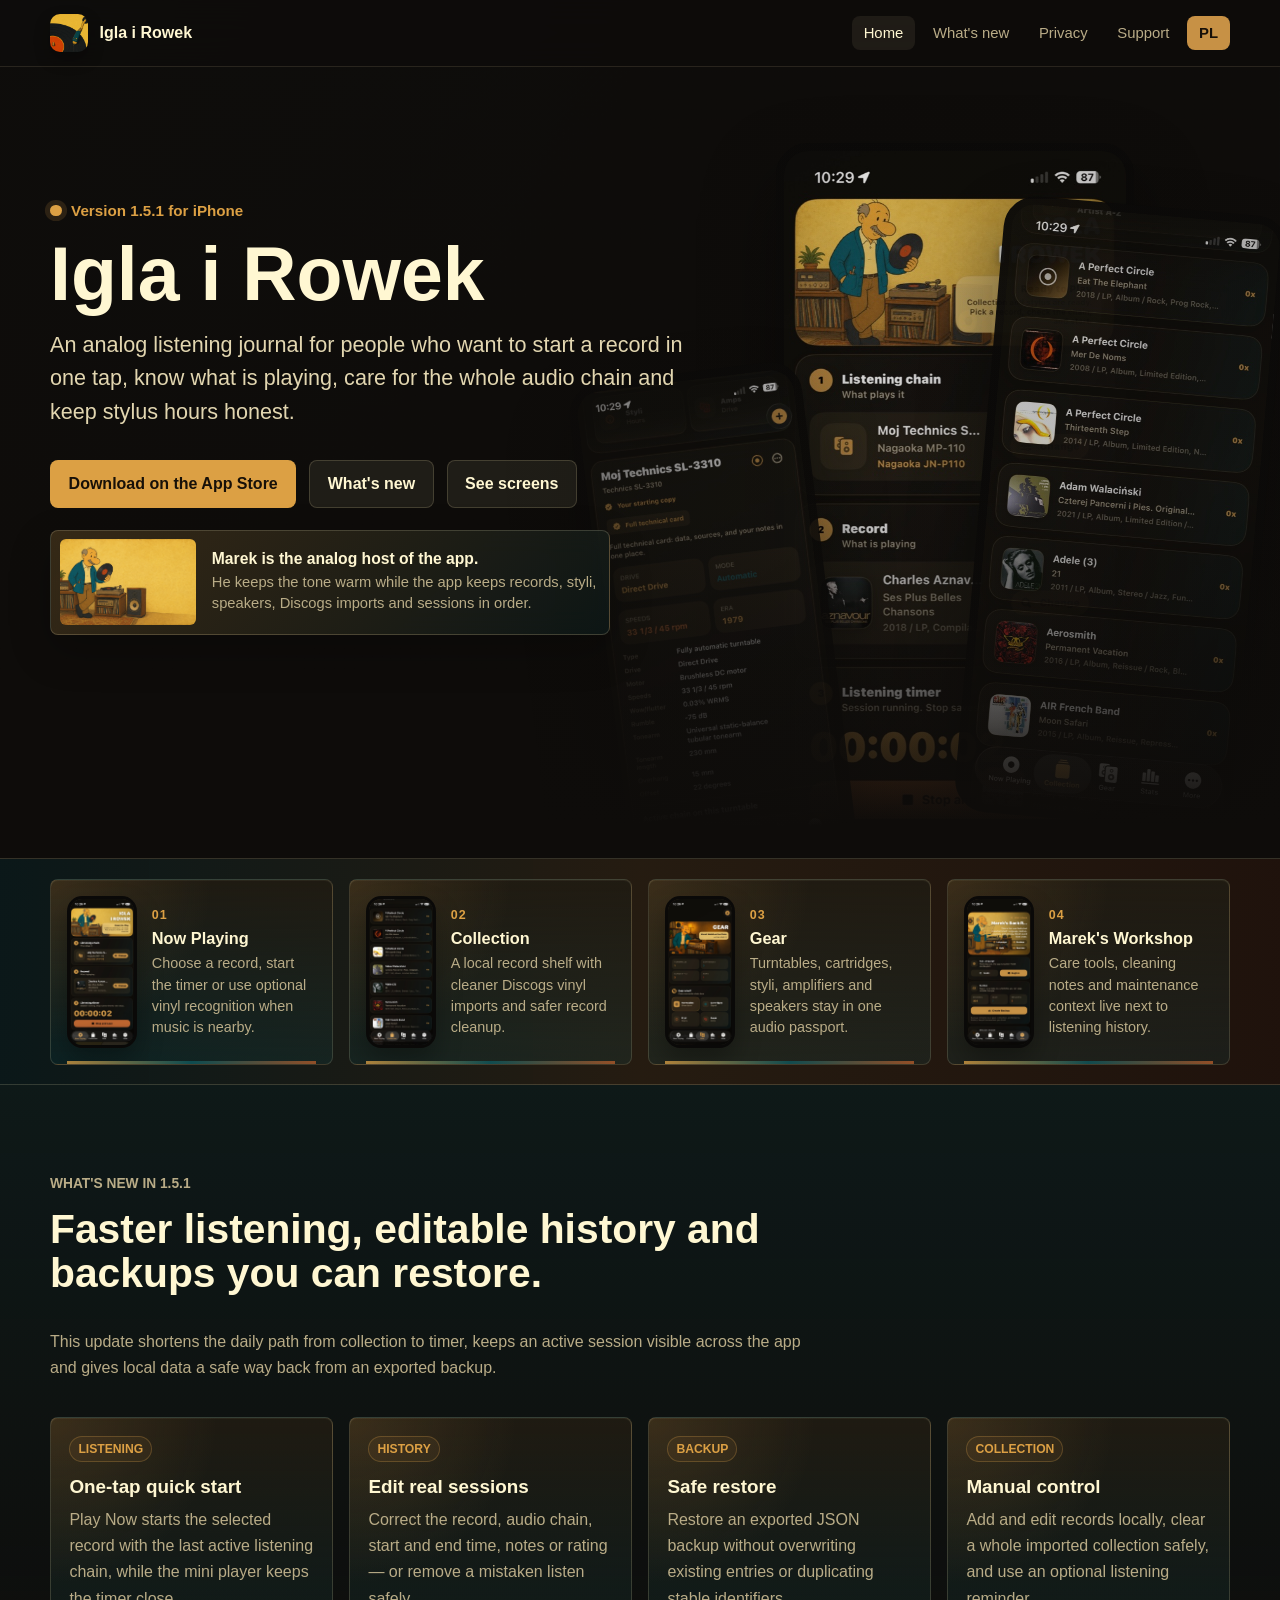
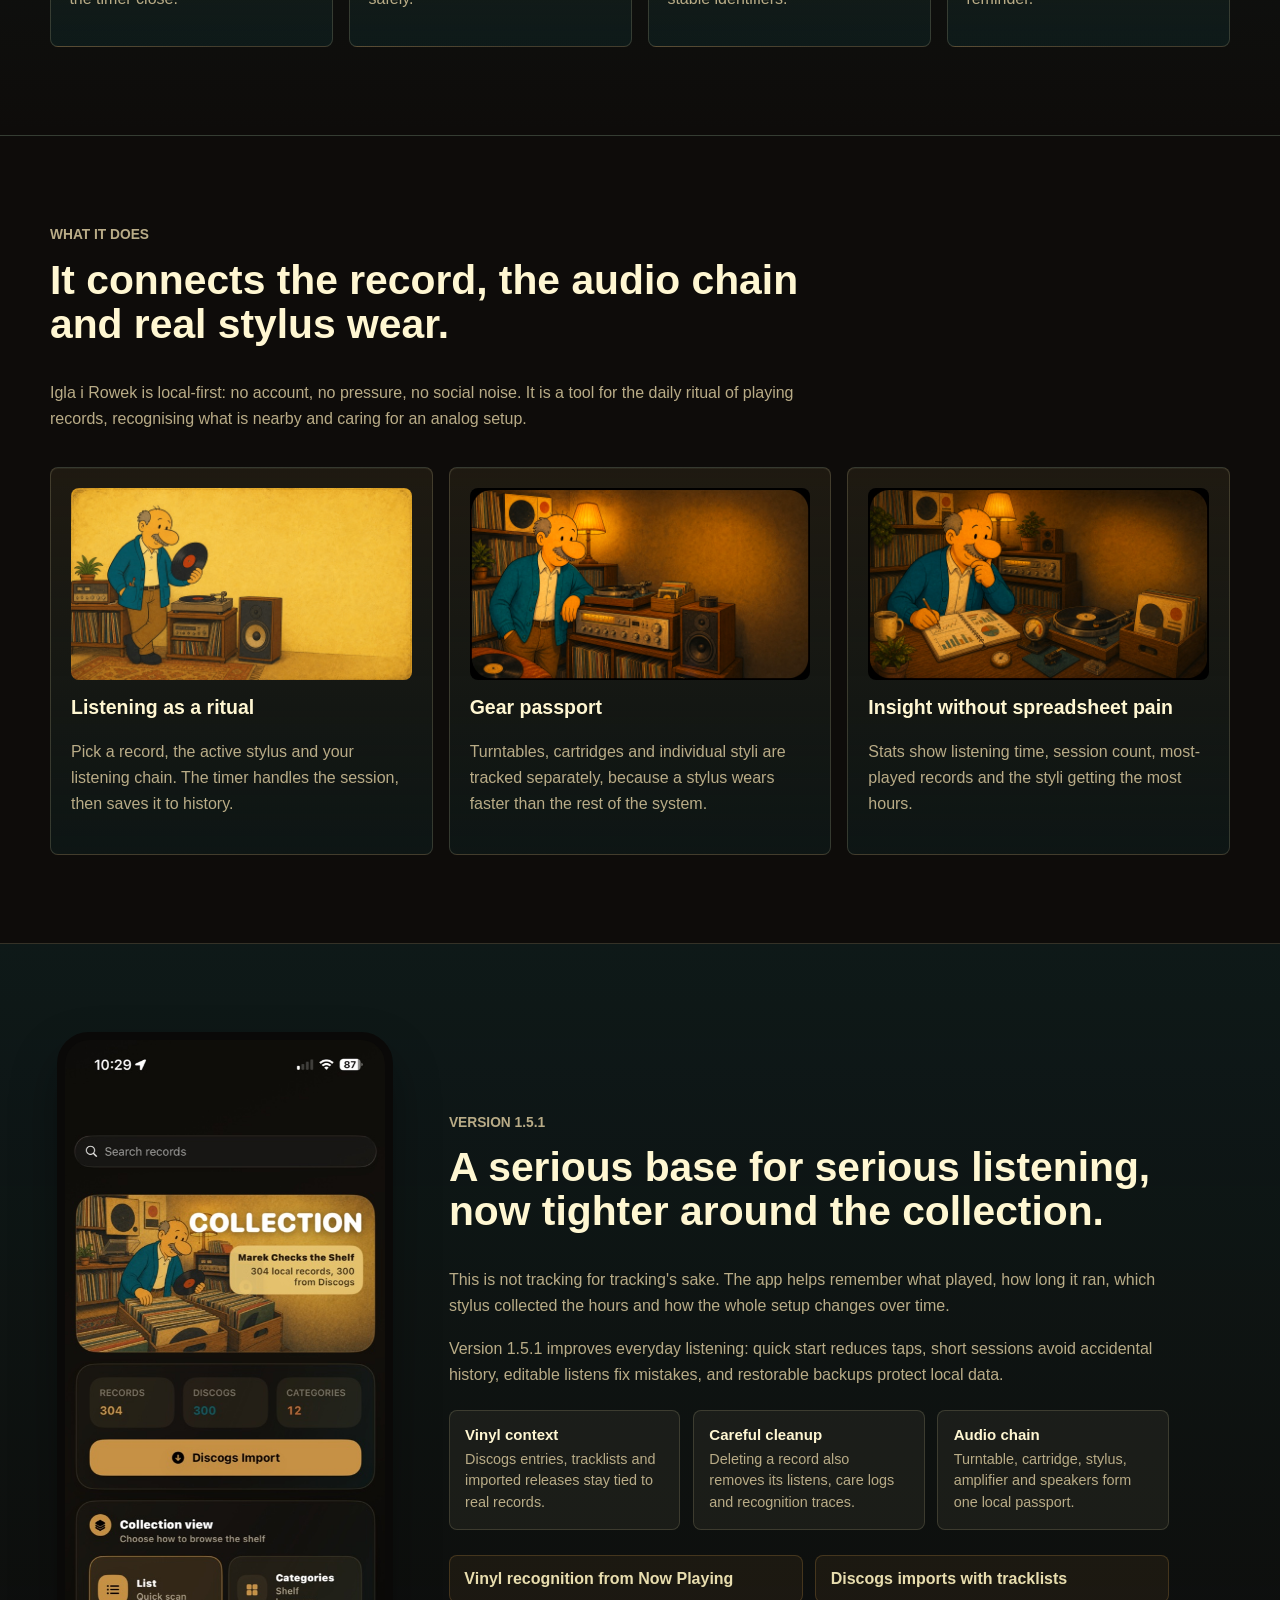
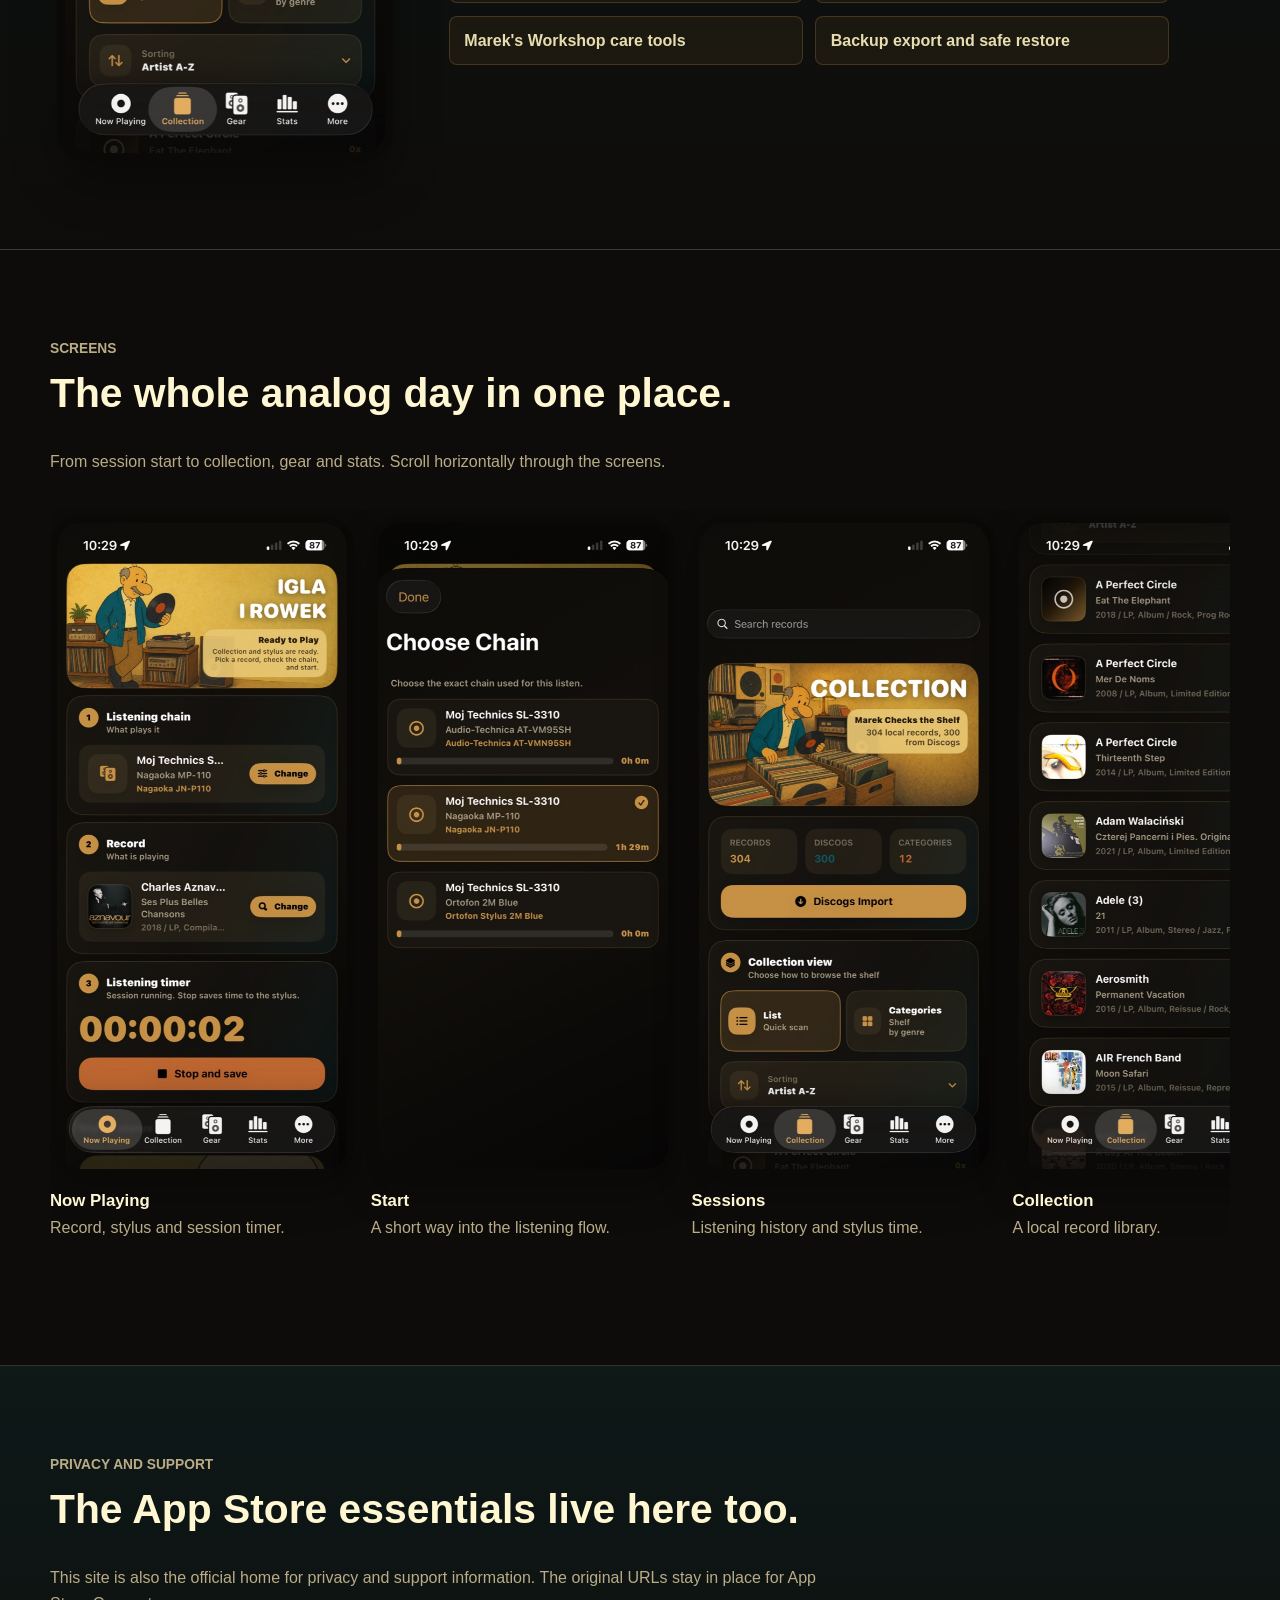
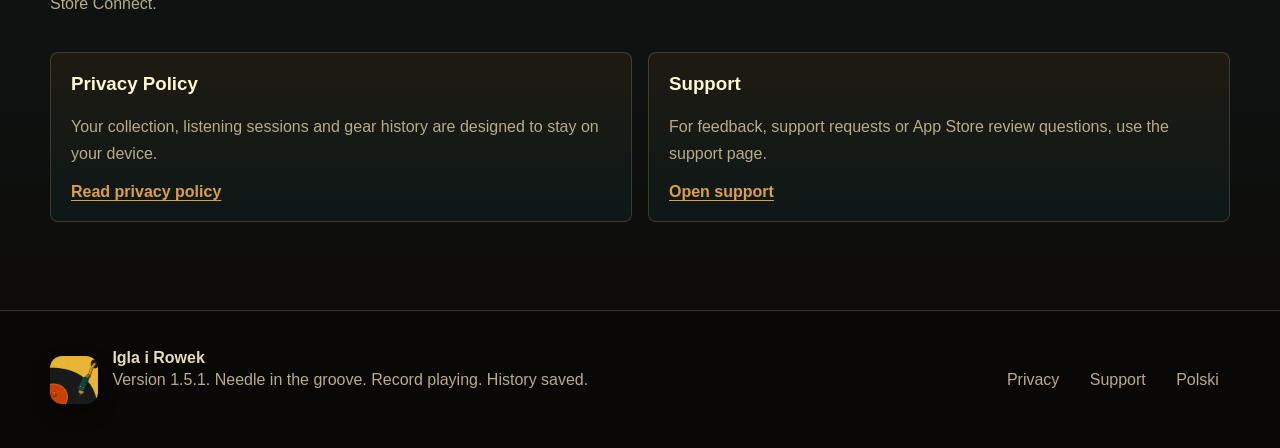
==== commit 3e80d94a: "Update site for improved listening flow" ====
--- a/index.html
+++ b/index.html
@@ -4,7 +4,7 @@
   <meta charset="utf-8">
   <meta name="viewport" content="width=device-width, initial-scale=1">
   <title>Igla i Rowek - analog listening journal</title>
-  <meta name="description" content="Igla i Rowek 1.5.1 is a local-first iPhone app for vinyl recognition, Discogs imports, record collections, audio gear, stylus usage and listening stats.">
+  <meta name="description" content="Igla i Rowek 1.5.1 is a local-first iPhone app for vinyl recognition, quick listening sessions, Discogs imports, audio gear, stylus usage, editable history and safe backups.">
   <link rel="icon" href="assets/brand/app-icon.png">
   <link rel="stylesheet" href="styles.css">
 </head>
@@ -40,7 +40,7 @@
         <div class="hero-copy">
           <p class="release-note">Version 1.5.1 for iPhone</p>
           <h1 id="hero-title">Igla i Rowek</h1>
-          <p class="lead">An analog listening journal for people who want to know what record is playing, import vinyl cleanly from Discogs, care for the whole audio chain and keep stylus hours honest.</p>
+          <p class="lead">An analog listening journal for people who want to start a record in one tap, know what is playing, care for the whole audio chain and keep stylus hours honest.</p>
           <div class="actions">
             <a class="button primary" href="https://apps.apple.com/us/app/ig%C5%82a-i-rowek/id6782431440">Download on the App Store</a>
             <a class="button secondary" href="#whats-new">What's new</a>
@@ -94,29 +94,29 @@
       <section class="band alt release-band" id="whats-new">
         <div class="section-header">
           <p class="eyebrow">What's new in 1.5.1</p>
-          <h2>Cleaner imports, safer collection maintenance and calmer local data.</h2>
-          <p>This update tightens the version 1.5 foundation: Discogs now focuses on vinyl, collection cleanup is safer, and the app is better behaved after first setup.</p>
+          <h2>Faster listening, editable history and backups you can restore.</h2>
+          <p>This update shortens the daily path from collection to timer, keeps an active session visible across the app and gives local data a safe way back from an exported backup.</p>
         </div>
         <div class="release-grid" aria-label="Version 1.5.1 highlights">
           <article class="release-card">
-            <span>Discogs</span>
-            <h3>Vinyl-only imports</h3>
-            <p>Non-vinyl entries are skipped and counted, so your local collection stays focused on records.</p>
-          </article>
-          <article class="release-card">
-            <span>Tracklists</span>
-            <h3>Cleaner fetching</h3>
-            <p>Discogs tracklists are requested only for imported vinyl releases, keeping batch import more predictable.</p>
+            <span>Listening</span>
+            <h3>One-tap quick start</h3>
+            <p>Play Now starts the selected record with the last active listening chain, while the mini player keeps the timer close.</p>
+          </article>
+          <article class="release-card">
+            <span>History</span>
+            <h3>Edit real sessions</h3>
+            <p>Correct the record, audio chain, start and end time, notes or rating — or remove a mistaken listen safely.</p>
+          </article>
+          <article class="release-card">
+            <span>Backup</span>
+            <h3>Safe restore</h3>
+            <p>Restore an exported JSON backup without overwriting existing entries or duplicating stable identifiers.</p>
           </article>
           <article class="release-card">
             <span>Collection</span>
-            <h3>Safe record removal</h3>
-            <p>Removing a record also cleans related listens, care logs and recognition history.</p>
-          </article>
-          <article class="release-card">
-            <span>Local-first</span>
-            <h3>Setup polish</h3>
-            <p>Demo data is seeded only once, with small stability and Polish/English copy improvements.</p>
+            <h3>Manual control</h3>
+            <p>Add and edit records locally, clear a whole imported collection safely, and use an optional listening reminder.</p>
           </article>
         </div>
       </section>
@@ -155,7 +155,7 @@
             <p class="eyebrow">Version 1.5.1</p>
             <h2>A serious base for serious listening, now tighter around the collection.</h2>
             <p>This is not tracking for tracking's sake. The app helps remember what played, how long it ran, which stylus collected the hours and how the whole setup changes over time.</p>
-            <p>Version 1.5.1 improves the everyday edge cases: Discogs imports avoid non-vinyl clutter, record removal cleans linked local history, and first-run demo data stays under control.</p>
+            <p>Version 1.5.1 improves everyday listening: quick start reduces taps, short sessions avoid accidental history, editable listens fix mistakes, and restorable backups protect local data.</p>
             <div class="story-notes" aria-label="What the app remembers">
               <article>
                 <strong>Vinyl context</strong>
@@ -174,7 +174,7 @@
               <li>Vinyl recognition from Now Playing</li>
               <li>Discogs imports with tracklists</li>
               <li>Marek's Workshop care tools</li>
-              <li>Backup and data export</li>
+              <li>Backup export and safe restore</li>
             </ul>
           </div>
         </div>
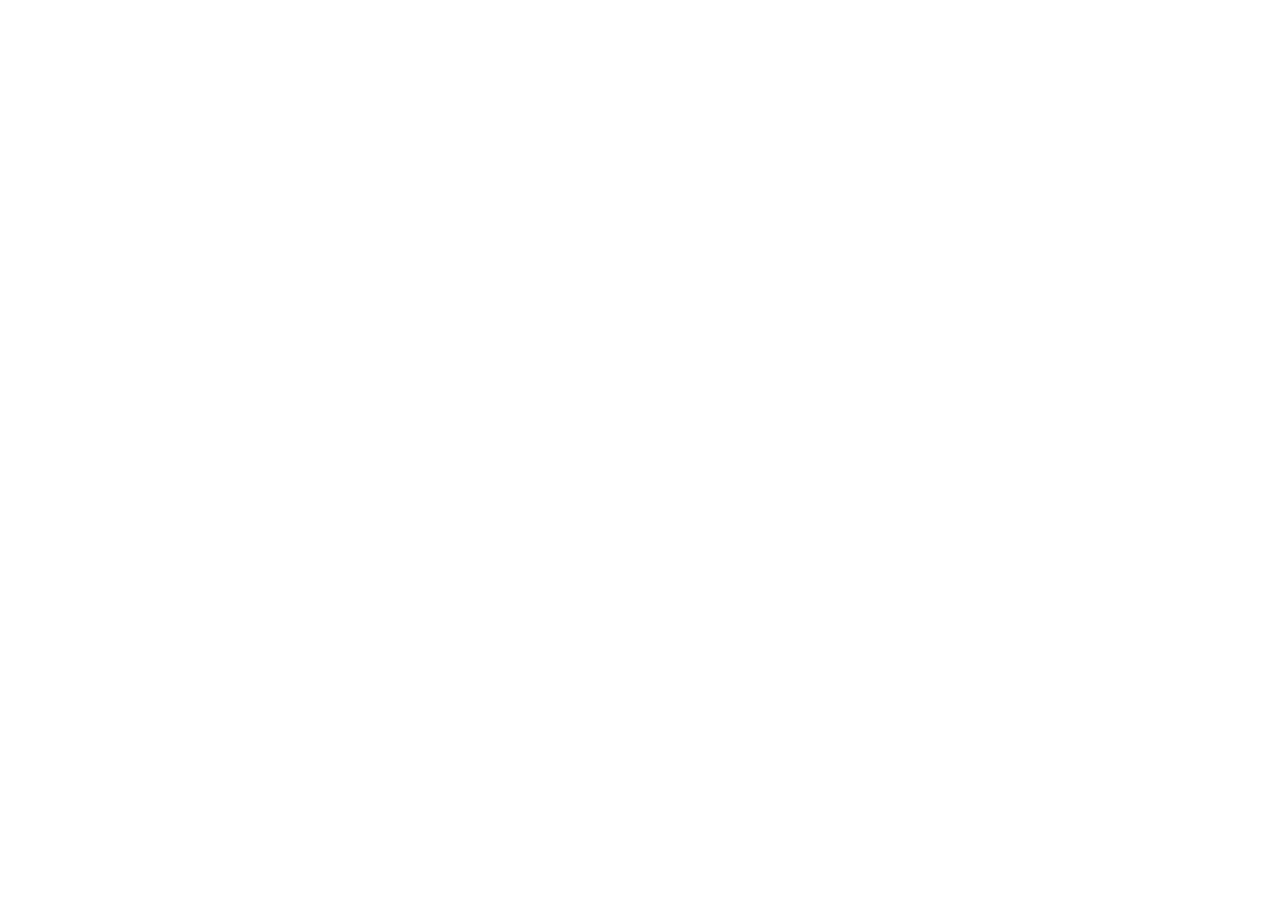
==== commit 12fbf854: "Consolidate app presentation on lpociask.dev and preserve support URLs" ====
--- a/index.html
+++ b/index.html
@@ -3,236 +3,29 @@
 <head>
   <meta charset="utf-8">
   <meta name="viewport" content="width=device-width, initial-scale=1">
-  <title>Igla i Rowek - analog listening journal</title>
-  <meta name="description" content="Igla i Rowek 1.5.1 is a local-first iPhone app for vinyl recognition, quick listening sessions, Discogs imports, audio gear, stylus usage, editable history and safe backups.">
-  <link rel="icon" href="assets/brand/app-icon.png">
-  <link rel="stylesheet" href="styles.css">
+  <meta http-equiv="refresh" content="0; url=https://lpociask.dev/en/apps/igla/">
+  <link rel="canonical" href="https://lpociask.dev/en/apps/igla/">
+  <meta name="description" content="Igła i Rowek — lpociask.dev">
+  <title>Igła i Rowek — lpociask.dev</title>
+  <style>
+    :root { color-scheme:light; font-family:-apple-system,BlinkMacSystemFont,"Segoe UI",sans-serif; color:#193c2c; background:#faf7ef; }
+    * { box-sizing:border-box; }
+    body { margin:0; min-height:100vh; display:grid; place-items:center; padding:24px; }
+    main { width:min(100%,540px); padding:clamp(24px,6vw,48px); border:1px solid #d4decc; border-radius:28px; background:#fffdf7; }
+    h1 { font-size:40px; line-height:1.1; letter-spacing:-.04em; margin:0 0 22px; }
+    p { font-size:17px; line-height:1.6; margin:0 0 20px; }
+    a { color:#245d3f; text-underline-offset:4px; }
+    a:focus-visible { outline:3px solid #245d3f; outline-offset:5px; }
+    .destination { display:inline-block; font-weight:750; margin-bottom:20px; }
+    nav { border-top:1px solid #d4decc; padding-top:20px; display:flex; flex-wrap:wrap; gap:12px 22px; font-size:14px; }
+  </style>
 </head>
 <body>
-  <div class="site-shell">
-    <header class="topbar">
-      <a class="brand-link" href="index.html" aria-label="Igla i Rowek home">
-        <img src="assets/brand/app-icon.png" alt="" width="40" height="40">
-        <span>Igla i Rowek</span>
-      </a>
-      <nav class="nav-links" aria-label="Main navigation">
-        <a aria-current="page" href="index.html">Home</a>
-        <a href="#whats-new">What's new</a>
-        <a href="privacy.html">Privacy</a>
-        <a href="support.html">Support</a>
-        <a class="language" href="pl/">PL</a>
-      </nav>
-    </header>
-
-    <main>
-      <section class="hero" aria-labelledby="hero-title">
-        <div class="hero-media" aria-hidden="true">
-          <figure class="phone phone-main">
-            <img src="assets/screenshots/en/screen-01.jpg" alt="" width="554" height="1200" fetchpriority="high">
-          </figure>
-          <figure class="phone phone-secondary">
-            <img src="assets/screenshots/en/screen-04.jpg" alt="" width="554" height="1200">
-          </figure>
-          <figure class="phone phone-third">
-            <img src="assets/screenshots/en/screen-06.jpg" alt="" width="554" height="1200">
-          </figure>
-        </div>
-        <div class="hero-copy">
-          <p class="release-note">Version 1.5.1 for iPhone</p>
-          <h1 id="hero-title">Igla i Rowek</h1>
-          <p class="lead">An analog listening journal for people who want to start a record in one tap, know what is playing, care for the whole audio chain and keep stylus hours honest.</p>
-          <div class="actions">
-            <a class="button primary" href="https://apps.apple.com/us/app/ig%C5%82a-i-rowek/id6782431440">Download on the App Store</a>
-            <a class="button secondary" href="#whats-new">What's new</a>
-            <a class="button secondary" href="#screens">See screens</a>
-          </div>
-          <figure class="hero-marek">
-            <img src="assets/brand/marek-hero-brand.jpg" alt="Marek by a turntable" width="1400" height="788">
-            <figcaption>
-              <strong>Marek is the analog host of the app.</strong>
-              <span>He keeps the tone warm while the app keeps records, styli, speakers, Discogs imports and sessions in order.</span>
-            </figcaption>
-          </figure>
-        </div>
-      </section>
-
-      <section class="ritual-strip" aria-label="Core app areas">
-        <article class="ritual-card">
-          <img src="assets/screenshots/en/screen-01.jpg" alt="" width="553" height="1200" loading="lazy">
-          <div>
-            <span class="ritual-number">01</span>
-            <h3>Now Playing</h3>
-            <p>Choose a record, start the timer or use optional vinyl recognition when music is nearby.</p>
-          </div>
-        </article>
-        <article class="ritual-card">
-          <img src="assets/screenshots/en/screen-04.jpg" alt="" width="553" height="1200" loading="lazy">
-          <div>
-            <span class="ritual-number">02</span>
-            <h3>Collection</h3>
-            <p>A local record shelf with cleaner Discogs vinyl imports and safer record cleanup.</p>
-          </div>
-        </article>
-        <article class="ritual-card">
-          <img src="assets/screenshots/en/screen-05.jpg" alt="" width="553" height="1200" loading="lazy">
-          <div>
-            <span class="ritual-number">03</span>
-            <h3>Gear</h3>
-            <p>Turntables, cartridges, styli, amplifiers and speakers stay in one audio passport.</p>
-          </div>
-        </article>
-        <article class="ritual-card">
-          <img src="assets/screenshots/en/screen-08.jpg" alt="" width="553" height="1200" loading="lazy">
-          <div>
-            <span class="ritual-number">04</span>
-            <h3>Marek's Workshop</h3>
-            <p>Care tools, cleaning notes and maintenance context live next to listening history.</p>
-          </div>
-        </article>
-      </section>
-
-      <section class="band alt release-band" id="whats-new">
-        <div class="section-header">
-          <p class="eyebrow">What's new in 1.5.1</p>
-          <h2>Faster listening, editable history and backups you can restore.</h2>
-          <p>This update shortens the daily path from collection to timer, keeps an active session visible across the app and gives local data a safe way back from an exported backup.</p>
-        </div>
-        <div class="release-grid" aria-label="Version 1.5.1 highlights">
-          <article class="release-card">
-            <span>Listening</span>
-            <h3>One-tap quick start</h3>
-            <p>Play Now starts the selected record with the last active listening chain, while the mini player keeps the timer close.</p>
-          </article>
-          <article class="release-card">
-            <span>History</span>
-            <h3>Edit real sessions</h3>
-            <p>Correct the record, audio chain, start and end time, notes or rating — or remove a mistaken listen safely.</p>
-          </article>
-          <article class="release-card">
-            <span>Backup</span>
-            <h3>Safe restore</h3>
-            <p>Restore an exported JSON backup without overwriting existing entries or duplicating stable identifiers.</p>
-          </article>
-          <article class="release-card">
-            <span>Collection</span>
-            <h3>Manual control</h3>
-            <p>Add and edit records locally, clear a whole imported collection safely, and use an optional listening reminder.</p>
-          </article>
-        </div>
-      </section>
-
-      <section class="band" id="what">
-        <div class="section-header">
-          <p class="eyebrow">What it does</p>
-          <h2>It connects the record, the audio chain and real stylus wear.</h2>
-          <p>Igla i Rowek is local-first: no account, no pressure, no social noise. It is a tool for the daily ritual of playing records, recognising what is nearby and caring for an analog setup.</p>
-        </div>
-        <div class="feature-grid">
-          <article class="feature-card">
-            <img src="assets/brand/marek-hero-brand.jpg" alt="Marek illustration by a turntable">
-            <h3>Listening as a ritual</h3>
-            <p>Pick a record, the active stylus and your listening chain. The timer handles the session, then saves it to history.</p>
-          </article>
-          <article class="feature-card">
-            <img src="assets/brand/marek-hero-gear.jpg" alt="Audio gear illustration in the app style">
-            <h3>Gear passport</h3>
-            <p>Turntables, cartridges and individual styli are tracked separately, because a stylus wears faster than the rest of the system.</p>
-          </article>
-          <article class="feature-card">
-            <img src="assets/brand/marek-hero-analytics.jpg" alt="Listening stats illustration">
-            <h3>Insight without spreadsheet pain</h3>
-            <p>Stats show listening time, session count, most-played records and the styli getting the most hours.</p>
-          </article>
-        </div>
-      </section>
-
-      <section class="band alt">
-        <div class="story">
-          <div class="story-visual">
-            <img src="assets/screenshots/en/screen-03.jpg" alt="App screen showing listening and collection context" width="554" height="1200" loading="lazy">
-          </div>
-          <div class="story-copy">
-            <p class="eyebrow">Version 1.5.1</p>
-            <h2>A serious base for serious listening, now tighter around the collection.</h2>
-            <p>This is not tracking for tracking's sake. The app helps remember what played, how long it ran, which stylus collected the hours and how the whole setup changes over time.</p>
-            <p>Version 1.5.1 improves everyday listening: quick start reduces taps, short sessions avoid accidental history, editable listens fix mistakes, and restorable backups protect local data.</p>
-            <div class="story-notes" aria-label="What the app remembers">
-              <article>
-                <strong>Vinyl context</strong>
-                <span>Discogs entries, tracklists and imported releases stay tied to real records.</span>
-              </article>
-              <article>
-                <strong>Careful cleanup</strong>
-                <span>Deleting a record also removes its listens, care logs and recognition traces.</span>
-              </article>
-              <article>
-                <strong>Audio chain</strong>
-                <span>Turntable, cartridge, stylus, amplifier and speakers form one local passport.</span>
-              </article>
-            </div>
-            <ul class="check-list">
-              <li>Vinyl recognition from Now Playing</li>
-              <li>Discogs imports with tracklists</li>
-              <li>Marek's Workshop care tools</li>
-              <li>Backup export and safe restore</li>
-            </ul>
-          </div>
-        </div>
-      </section>
-
-      <section class="band" id="screens">
-        <div class="section-header">
-          <p class="eyebrow">Screens</p>
-          <h2>The whole analog day in one place.</h2>
-          <p>From session start to collection, gear and stats. Scroll horizontally through the screens.</p>
-        </div>
-        <div class="screen-rail" aria-label="App screenshots">
-          <article class="screen-card"><figure><img src="assets/screenshots/en/screen-01.jpg" alt="Now Playing screen" width="554" height="1200" loading="lazy"></figure><h3>Now Playing</h3><p>Record, stylus and session timer.</p></article>
-          <article class="screen-card"><figure><img src="assets/screenshots/en/screen-02.jpg" alt="App start screen" width="554" height="1200" loading="lazy"></figure><h3>Start</h3><p>A short way into the listening flow.</p></article>
-          <article class="screen-card"><figure><img src="assets/screenshots/en/screen-03.jpg" alt="Active listening screen" width="554" height="1200" loading="lazy"></figure><h3>Sessions</h3><p>Listening history and stylus time.</p></article>
-          <article class="screen-card"><figure><img src="assets/screenshots/en/screen-04.jpg" alt="Record collection screen" width="554" height="1200" loading="lazy"></figure><h3>Collection</h3><p>A local record library.</p></article>
-          <article class="screen-card"><figure><img src="assets/screenshots/en/screen-05.jpg" alt="Audio gear screen" width="554" height="1200" loading="lazy"></figure><h3>Gear</h3><p>Listening chains, cartridges and styli.</p></article>
-          <article class="screen-card"><figure><img src="assets/screenshots/en/screen-06.jpg" alt="Stats screen" width="554" height="1200" loading="lazy"></figure><h3>Stats</h3><p>Insight from actual listening.</p></article>
-          <article class="screen-card"><figure><img src="assets/screenshots/en/screen-07.jpg" alt="More and settings screen" width="554" height="1200" loading="lazy"></figure><h3>More</h3><p>Backup, language and app support.</p></article>
-          <article class="screen-card"><figure><img src="assets/screenshots/en/screen-08.jpg" alt="Analog guardian screen" width="554" height="1200" loading="lazy"></figure><h3>Marek</h3><p>The local analog guardian.</p></article>
-        </div>
-      </section>
-
-      <section class="band alt" id="privacy">
-        <div class="section-header">
-          <p class="eyebrow">Privacy and support</p>
-          <h2>The App Store essentials live here too.</h2>
-          <p>This site is also the official home for privacy and support information. The original URLs stay in place for App Store Connect.</p>
-        </div>
-        <div class="privacy-panel">
-          <article>
-            <h3>Privacy Policy</h3>
-            <p>Your collection, listening sessions and gear history are designed to stay on your device.</p>
-            <a class="text-link" href="privacy.html">Read privacy policy</a>
-          </article>
-          <article>
-            <h3>Support</h3>
-            <p>For feedback, support requests or App Store review questions, use the support page.</p>
-            <a class="text-link" href="support.html">Open support</a>
-          </article>
-        </div>
-      </section>
-    </main>
-
-    <footer class="footer">
-      <div class="footer-mark">
-        <img src="assets/brand/app-icon.png" alt="" width="48" height="48">
-        <div>
-          <strong>Igla i Rowek</strong>
-          <p>Version 1.5.1. Needle in the groove. Record playing. History saved.</p>
-        </div>
-      </div>
-      <nav class="footer-links" aria-label="Footer links">
-        <a href="privacy.html">Privacy</a>
-        <a href="support.html">Support</a>
-        <a href="pl/">Polski</a>
-      </nav>
-    </footer>
-  </div>
+  <main>
+    <h1>Igła i Rowek</h1>
+    <p>The app website has moved to <strong>lpociask.dev</strong>.</p>
+    <a class="destination" href="https://lpociask.dev/en/apps/igla/">Visit the app website →</a>
+    <nav aria-label="Useful links"><a href="support.html">Support</a><a href="privacy.html">Privacy</a><a href="https://lpociask.dev/apps/igla/" hreflang="pl">Polski</a></nav>
+  </main>
 </body>
 </html>
